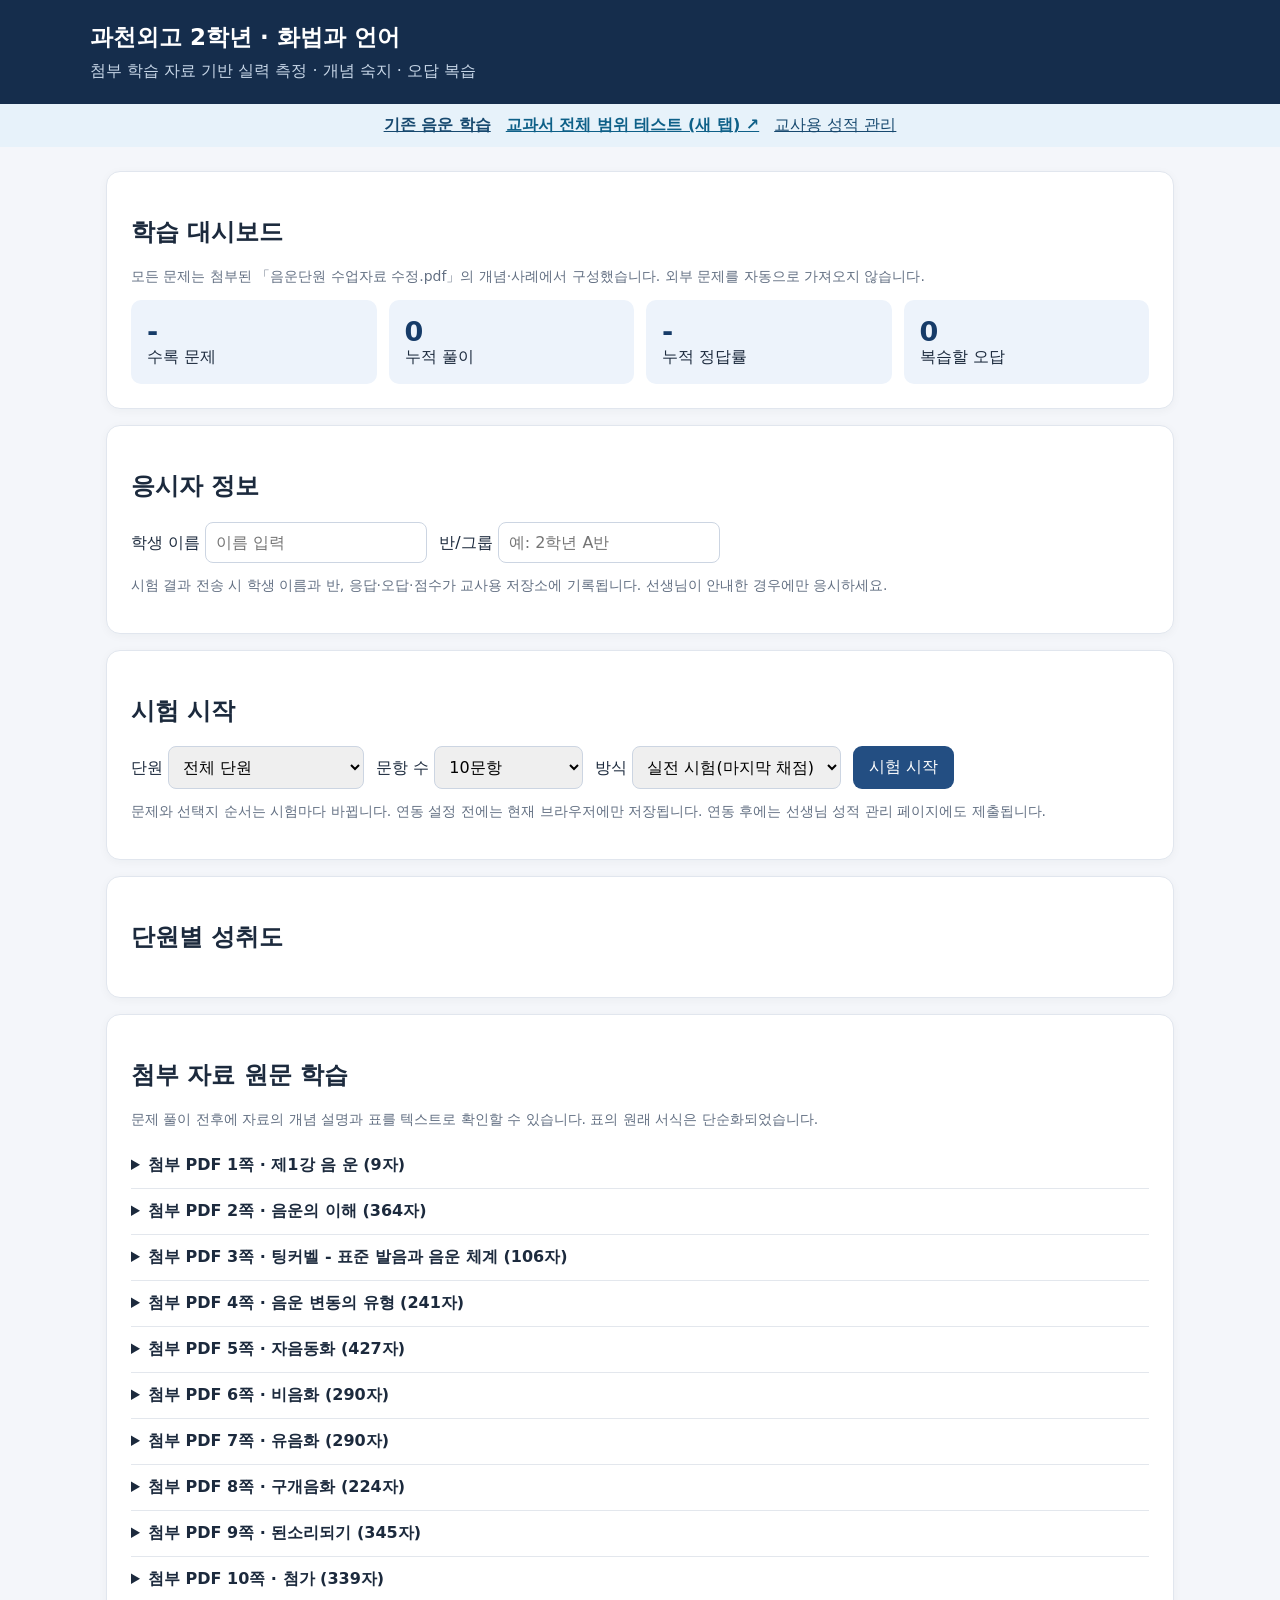
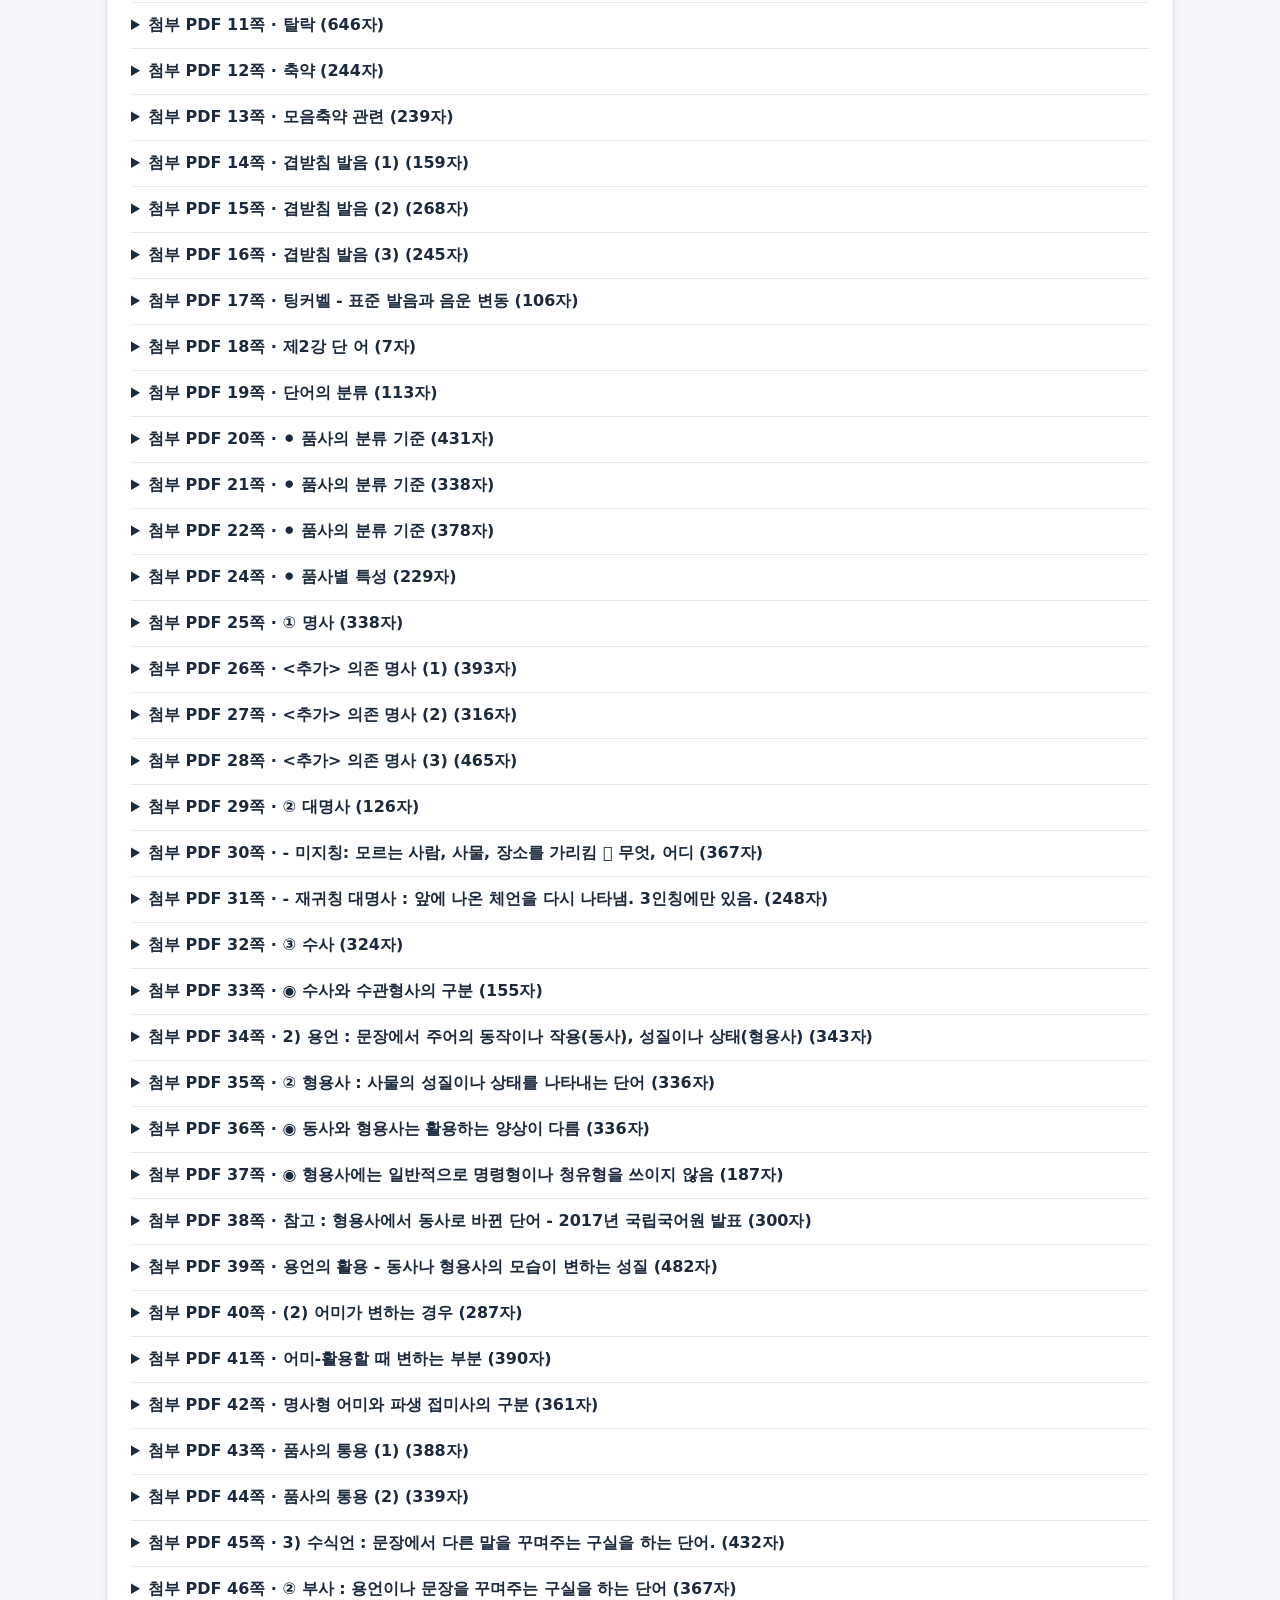
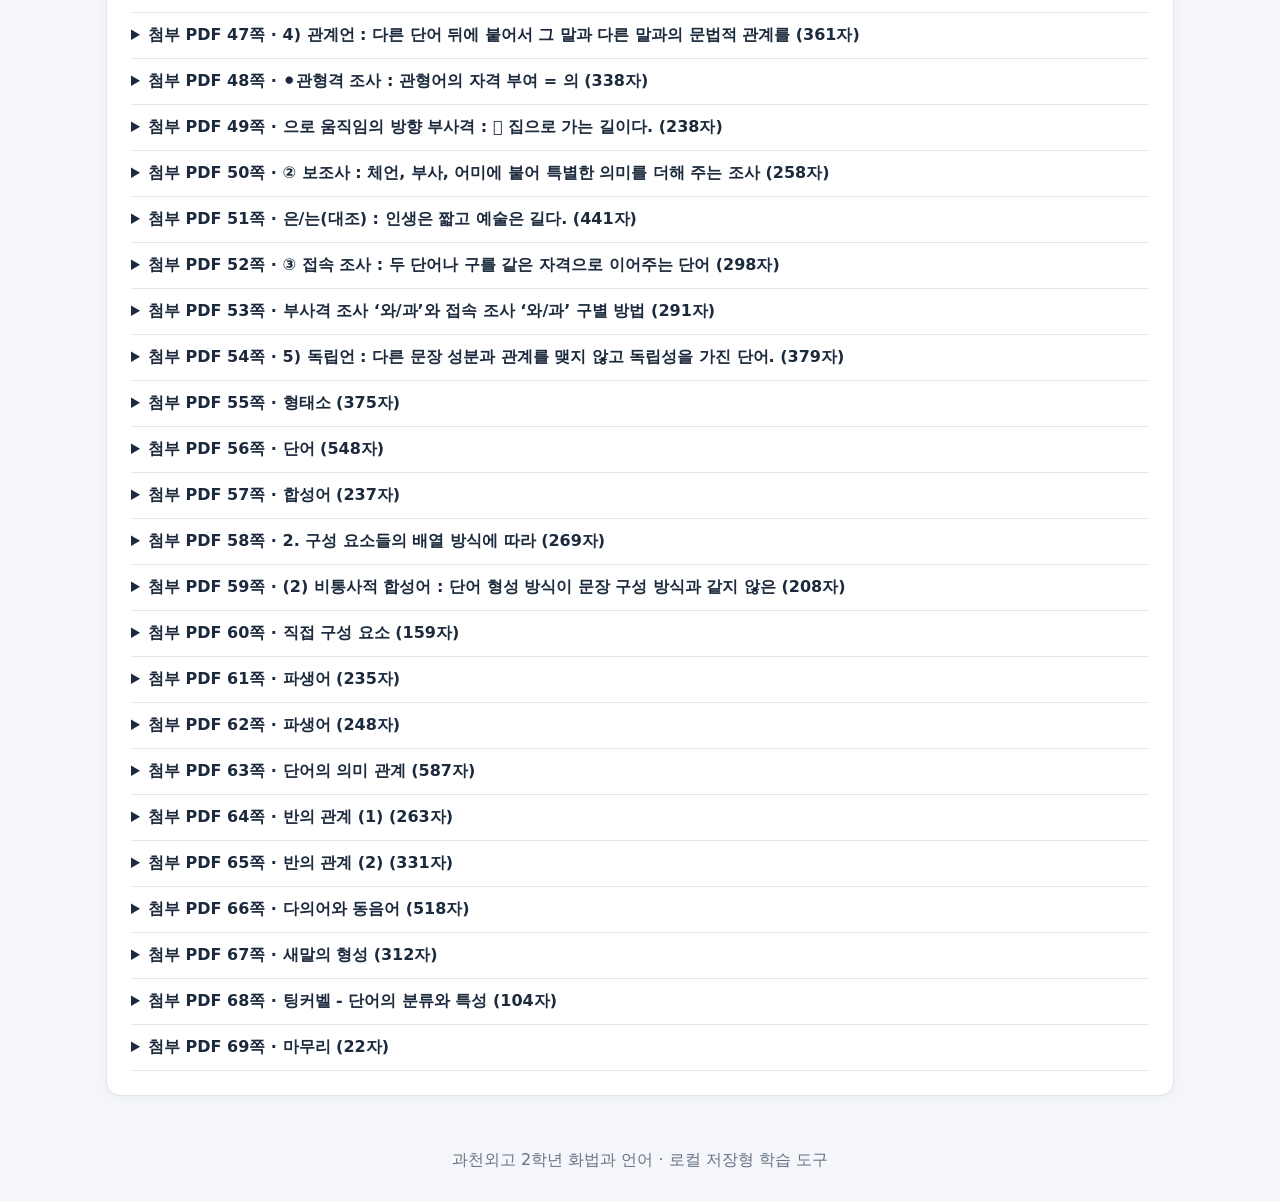
==== index.html @ d615f4f9 "기존 음운 학습에서 교과서 1070문항 새 탭 이동 메뉴 추가" ====
<!doctype html><html lang="ko"><head><meta charset="utf-8"><meta name="viewport" content="width=device-width,initial-scale=1"><title>과천외고 2학년 | 화법과 언어 실력 측정</title><style>
:root{font-family:system-ui,'Malgun Gothic',sans-serif;color:#1c2a3d;background:#f4f6fa}*{box-sizing:border-box}body{margin:0}header{background:#152d4c;color:white;padding:22px max(20px,calc((100vw - 1100px)/2))}header h1{margin:0;font-size:23px}header p{margin:8px 0 0;color:#c7d6e7}main{max-width:1100px;margin:24px auto;padding:0 16px}.panel{background:white;border:1px solid #e1e6ee;border-radius:14px;padding:24px;margin:16px 0;box-shadow:0 2px 10px #18283d0a}.grid{display:grid;grid-template-columns:repeat(auto-fit,minmax(190px,1fr));gap:12px}.stat{background:#edf3fb;border-radius:10px;padding:16px}.stat strong{display:block;font-size:27px;color:#163b68}.muted{color:#637083;font-size:14px}button,select,input{font:inherit}button{background:#234e82;color:white;border:0;border-radius:9px;padding:11px 16px;cursor:pointer}button:hover{background:#173b67}button.secondary{background:#e9eff7;color:#234e82}button:disabled{opacity:.45;cursor:default}select,input{border:1px solid #ccd5e2;border-radius:8px;padding:10px;max-width:100%}.controls{display:flex;flex-wrap:wrap;gap:12px;align-items:center}.question{font-weight:700;font-size:19px;line-height:1.65;white-space:pre-wrap}.option{display:block;border:1px solid #d7e0eb;padding:13px 15px;border-radius:10px;margin:10px 0;cursor:pointer}.option:has(input:checked){border-color:#285b98;background:#edf4fd}.option input{margin-right:10px}.pill{display:inline-block;background:#edf3fb;color:#30557f;padding:5px 10px;border-radius:30px;font-size:13px}.bar{height:9px;border-radius:20px;background:#e3e9f1;overflow:hidden;margin:10px 0}.bar span{display:block;background:#3978b6;height:100%}details{border-bottom:1px solid #e3e7ed;padding:12px 0}summary{cursor:pointer;font-weight:600}pre{white-space:pre-wrap;overflow-wrap:anywhere;font-family:inherit;line-height:1.7;font-size:14px;max-height:450px;overflow:auto}#feedback{line-height:1.7}#feedback.good{color:#17643e}#feedback.bad{color:#a43838}.hide{display:none!important}.resultrow{padding:10px 0;border-bottom:1px solid #e9edf2}.danger{color:#ad3d3d}footer{text-align:center;padding:30px;color:#667487}@media(max-width:550px){.panel{padding:16px}header h1{font-size:20px}}
</style></head><body><header><h1>과천외고 2학년 · 화법과 언어</h1><p>첨부 학습 자료 기반 실력 측정 · 개념 숙지 · 오답 복습</p></header><div style="background:#e7f2fa;padding:11px 16px;text-align:center"><a href="index.html" style="margin-right:15px;color:#17496f;font-weight:650">기존 음운 학습</a><a href="textbook.html" target="_blank" rel="noopener" style="color:#0e6088;font-weight:750">교과서 전체 범위 테스트 (새 탭) ↗</a><a href="teacher.html" style="margin-left:15px;color:#17496f">교사용 성적 관리</a></div><main><section id="home"><div class="panel"><h2>학습 대시보드</h2><p class="muted">모든 문제는 첨부된 「음운단원 수업자료 수정.pdf」의 개념·사례에서 구성했습니다. 외부 문제를 자동으로 가져오지 않습니다.</p><div class="grid"><div class="stat"><strong id="total">-</strong>수록 문제</div><div class="stat"><strong id="attempted">0</strong>누적 풀이</div><div class="stat"><strong id="accuracy">-</strong>누적 정답률</div><div class="stat"><strong id="wrongCount">0</strong>복습할 오답</div></div></div><div class="panel"><h2>응시자 정보</h2><div class="controls"><label>학생 이름 <input id="studentName" maxlength="30" placeholder="이름 입력" autocomplete="name"></label><label>반/그룹 <input id="studentGroup" maxlength="30" placeholder="예: 2학년 A반"></label></div><p class="muted">시험 결과 전송 시 학생 이름과 반, 응답·오답·점수가 교사용 저장소에 기록됩니다. 선생님이 안내한 경우에만 응시하세요.</p></div><div class="panel"><h2>시험 시작</h2><div class="controls"><label>단원 <select id="topic"><option value="all">전체 단원</option></select></label><label>문항 수 <select id="count"><option value="10">10문항</option><option value="20">20문항</option><option value="30">30문항</option><option value="45">45문항</option><option value="all">해당 단원 전체</option></select></label><label>방식 <select id="mode"><option value="exam">실전 시험(마지막 채점)</option><option value="practice">즉시 정답 확인</option><option value="wrong">오답 재시험</option></select></label><button id="start">시험 시작</button></div><p class="muted">문제와 선택지 순서는 시험마다 바뀝니다. 연동 설정 전에는 현재 브라우저에만 저장됩니다. 연동 후에는 선생님 성적 관리 페이지에도 제출됩니다.</p></div><div class="panel"><h2>단원별 성취도</h2><div id="topicStats"></div></div><div class="panel"><h2>첨부 자료 원문 학습</h2><p class="muted">문제 풀이 전후에 자료의 개념 설명과 표를 텍스트로 확인할 수 있습니다. 표의 원래 서식은 단순화되었습니다.</p><div id="sources"></div></div></section><section id="quiz" class="hide"><div class="panel"><div class="controls" style="justify-content:space-between"><span class="pill" id="counter"></span><span id="timer" class="muted"></span><button class="secondary" id="quit">시험 종료</button></div><div class="bar"><span id="progress" style="width:0%"></span></div><p class="muted" id="qTopic"></p><div class="question" id="stem"></div><div id="options"></div><p id="feedback"></p><div class="controls"><button class="secondary" id="prev">이전</button><button id="check" class="hide">정답 확인</button><button id="next">다음 문제</button><button id="finish" class="hide">채점 및 결과</button></div></div></section><section id="results" class="hide"><div class="panel"><h2>시험 결과</h2><div class="grid"><div class="stat"><strong id="score"></strong>정답률</div><div class="stat"><strong id="correct"></strong>정답 수</div><div class="stat"><strong id="elapsed"></strong>소요 시간</div></div><h3>문항별 정답 및 해설</h3><div id="review"></div><div class="controls" style="margin-top:20px"><button id="again">다시 학습하기</button><button class="secondary" id="export">결과 CSV 저장</button><span id="submissionStatus" class="muted" role="status"></span></div></div></section></main><footer>과천외고 2학년 화법과 언어 · 로컬 저장형 학습 도구</footer><script src="data.js"></script><script src="config.js"></script><script>
const Q=window.QUESTIONS||[],S=window.SOURCES||[];let session=[],answers=[],idx=0,started=0,checked={},last=[];const $=id=>document.getElementById(id);const storageKey='gc-phonology-20261014-v2';let stats=JSON.parse(localStorage.getItem(storageKey)||'{"attempted":0,"correct":0,"wrong":[],"topics":{}}');const shuffle=a=>[...a].sort(()=>Math.random()-.5);const esc=s=>String(s).replace(/[&<>"']/g,c=>({'&':'&amp;','<':'&lt;','>':'&gt;','"':'&quot;',"'":'&#39;'}[c]));function save(){localStorage.setItem(storageKey,JSON.stringify(stats))}function show(page){['home','quiz','results'].forEach(x=>$(x).classList.toggle('hide',x!==page));window.scrollTo(0,0)}function home(){ $('total').textContent=Q.length;$('attempted').textContent=stats.attempted;$('accuracy').textContent=stats.attempted?Math.round(stats.correct/stats.attempted*100)+'%':'-';$('wrongCount').textContent=stats.wrong.length;$('topicStats').innerHTML=[...new Set(Q.map(x=>x.topic))].map(t=>{let s=stats.topics[t]||{n:0,c:0};return `<div class="resultrow"><b>${esc(t)}</b> · ${Q.filter(x=>x.topic===t).length}문항 <span class="muted">/ 누적 ${s.n}회 · 정답률 ${s.n?Math.round(s.c/s.n*100)+'%':'미응시'}</span></div>`}).join('');show('home')}
[...new Set(Q.map(x=>x.topic))].forEach(t=>{$('topic').add(new Option(t,t))});$('sources').innerHTML=S.map((s,i)=>`<details><summary>${esc(s.title)} (${s.text.length.toLocaleString()}자)</summary><pre>${esc(s.text)}</pre></details>`).join('');function begin(){if(!$("studentName").value.trim()){alert("학생 이름을 입력하세요.");$("studentName").focus();return}let topic=$('topic').value,mode=$('mode').value;let pool=Q.filter(x=>(topic==='all'||x.topic===topic)&&(mode!=='wrong'||stats.wrong.includes(x.id)));if(!pool.length){alert('선택한 조건에 해당하는 문제가 없습니다.');return}session=shuffle(pool).slice(0,$('count').value==='all'?pool.length:Number($('count').value)).map(x=>{let o=shuffle(x.options.map((text,i)=>({text,correct:i===x.answer})));return {...x,opts:o,correctIndex:o.findIndex(z=>z.correct)}});answers=Array(session.length).fill(null);idx=0;checked={};started=Date.now();show('quiz');render()}function render(){let x=session[idx];$('counter').textContent=`${idx+1} / ${session.length}`;$('timer').textContent=`경과 ${Math.floor((Date.now()-started)/60000)}분`;$('progress').style.width=(idx/session.length*100)+'%';$('qTopic').textContent=`${x.topic} · ${x.source}`;$('stem').textContent=x.stem;$('options').innerHTML=x.opts.map((o,i)=>`<label class="option"><input type="radio" name="answer" value="${i}" ${answers[idx]===i?'checked':''} ${checked[idx]?'disabled':''}> ${i+1}. ${esc(o.text)}</label>`).join('');document.querySelectorAll('input[name=answer]').forEach(el=>el.onchange=()=>{answers[idx]=Number(el.value)});$('feedback').className='';$('feedback').textContent='';let practice=$('mode').value==='practice';$('check').classList.toggle('hide',!practice||!!checked[idx]);if(checked[idx])feedback();$('prev').disabled=idx===0;$('next').classList.toggle('hide',idx===session.length-1);$('finish').classList.toggle('hide',idx!==session.length-1)}function feedback(){let x=session[idx],ok=answers[idx]===x.correctIndex;$('feedback').className=ok?'good':'bad';$('feedback').textContent=`${ok?'정답입니다.':'오답입니다.'} 정답: ${x.correctIndex+1}번 ${x.opts[x.correctIndex].text}. ${x.explain}`}$('start').onclick=begin;$('prev').onclick=()=>{if(idx){idx--;render()}};$('next').onclick=()=>{if(idx<session.length-1){idx++;render()}};$('check').onclick=()=>{if(answers[idx]===null){alert('답을 선택하세요.');return}checked[idx]=true;render()};$('quit').onclick=()=>{if(confirm('시험을 종료하고 결과를 확인하시겠습니까?'))finish()};$('finish').onclick=finish;function finish(){let c=0;last=session.map((x,i)=>{let ok=answers[i]===x.correctIndex;if(ok)c++;stats.attempted++;stats.correct+=Number(ok);stats.topics[x.topic]??={n:0,c:0};stats.topics[x.topic].n++;stats.topics[x.topic].c+=Number(ok);if(ok)stats.wrong=stats.wrong.filter(id=>id!==x.id);else if(!stats.wrong.includes(x.id))stats.wrong.push(x.id);return {...x,chosen:answers[i],ok}});save();$('score').textContent=Math.round(c/session.length*100)+'%';$('correct').textContent=c+' / '+session.length;$('elapsed').textContent=Math.max(1,Math.ceil((Date.now()-started)/60000))+'분';$('review').innerHTML=last.map((x,i)=>`<details class="resultrow"><summary><span class="${x.ok?'':'danger'}">${x.ok?'✓':'✕'}</span> ${i+1}. ${esc(x.stem)}</summary><p>선택: ${x.chosen===null?'미응답':esc(x.opts[x.chosen].text)}<br>정답: <b>${esc(x.opts[x.correctIndex].text)}</b></p><p>${esc(x.explain)}</p></details>`).join('');show('results');submitReport(c)}$('again').onclick=home;$('export').onclick=()=>{let csv='번호,단원,문제,선택답,정답,정오\n'+last.map((x,i)=>[i+1,x.topic,x.stem,x.chosen===null?'미응답':x.opts[x.chosen].text,x.opts[x.correctIndex].text,x.ok?'정답':'오답'].map(v=>'"'+String(v).replaceAll('"','""')+'"').join(',')).join('\n');let a=document.createElement('a');a.href=URL.createObjectURL(new Blob(['\ufeff'+csv],{type:'text/csv;charset=utf-8'}));a.download='과천외고_화법과언어_시험결과.csv';a.click();URL.revokeObjectURL(a.href)};async function submitReport(c){const el=$('submissionStatus');const cfg=window.EXAM_CONFIG||{};const record={student_name:$('studentName').value.trim(),student_group:$('studentGroup').value.trim(),exam_mode:$('mode').value,topic:$('topic').value,score:Math.round(c/session.length*100),correct_count:c,total_count:session.length,elapsed_seconds:Math.max(0,Math.round((Date.now()-started)/1000)),answers:last.map((x,i)=>({number:i+1,question_id:x.id,topic:x.topic,stem:x.stem,chosen:x.chosen===null?null:x.opts[x.chosen].text,correct_answer:x.opts[x.correctIndex].text,is_correct:x.ok,explanation:x.explain})),submitted_at:new Date().toISOString()};if(!cfg.supabaseUrl||!cfg.supabaseAnonKey){el.textContent='현재 기기에만 결과가 저장되었습니다. 서버 연동 전에는 선생님에게 자동 제출되지 않습니다.';return}el.textContent='선생님 성적 관리 페이지에 제출 중…';try{const res=await fetch(cfg.supabaseUrl.replace(/\/$/,'')+'/rest/v1/exam_results',{method:'POST',headers:{'apikey':cfg.supabaseAnonKey,'Authorization':'Bearer '+cfg.supabaseAnonKey,'Content-Type':'application/json','Prefer':'return=minimal'},body:JSON.stringify(record)});if(!res.ok)throw new Error('HTTP '+res.status);el.textContent='성적과 오답이 선생님 관리 페이지에 제출되었습니다.'}catch(e){el.textContent='서버 전송에 실패했습니다. 결과 CSV를 저장하고 선생님께 전달하세요. ('+e.message+')'}}
</script></body></html>
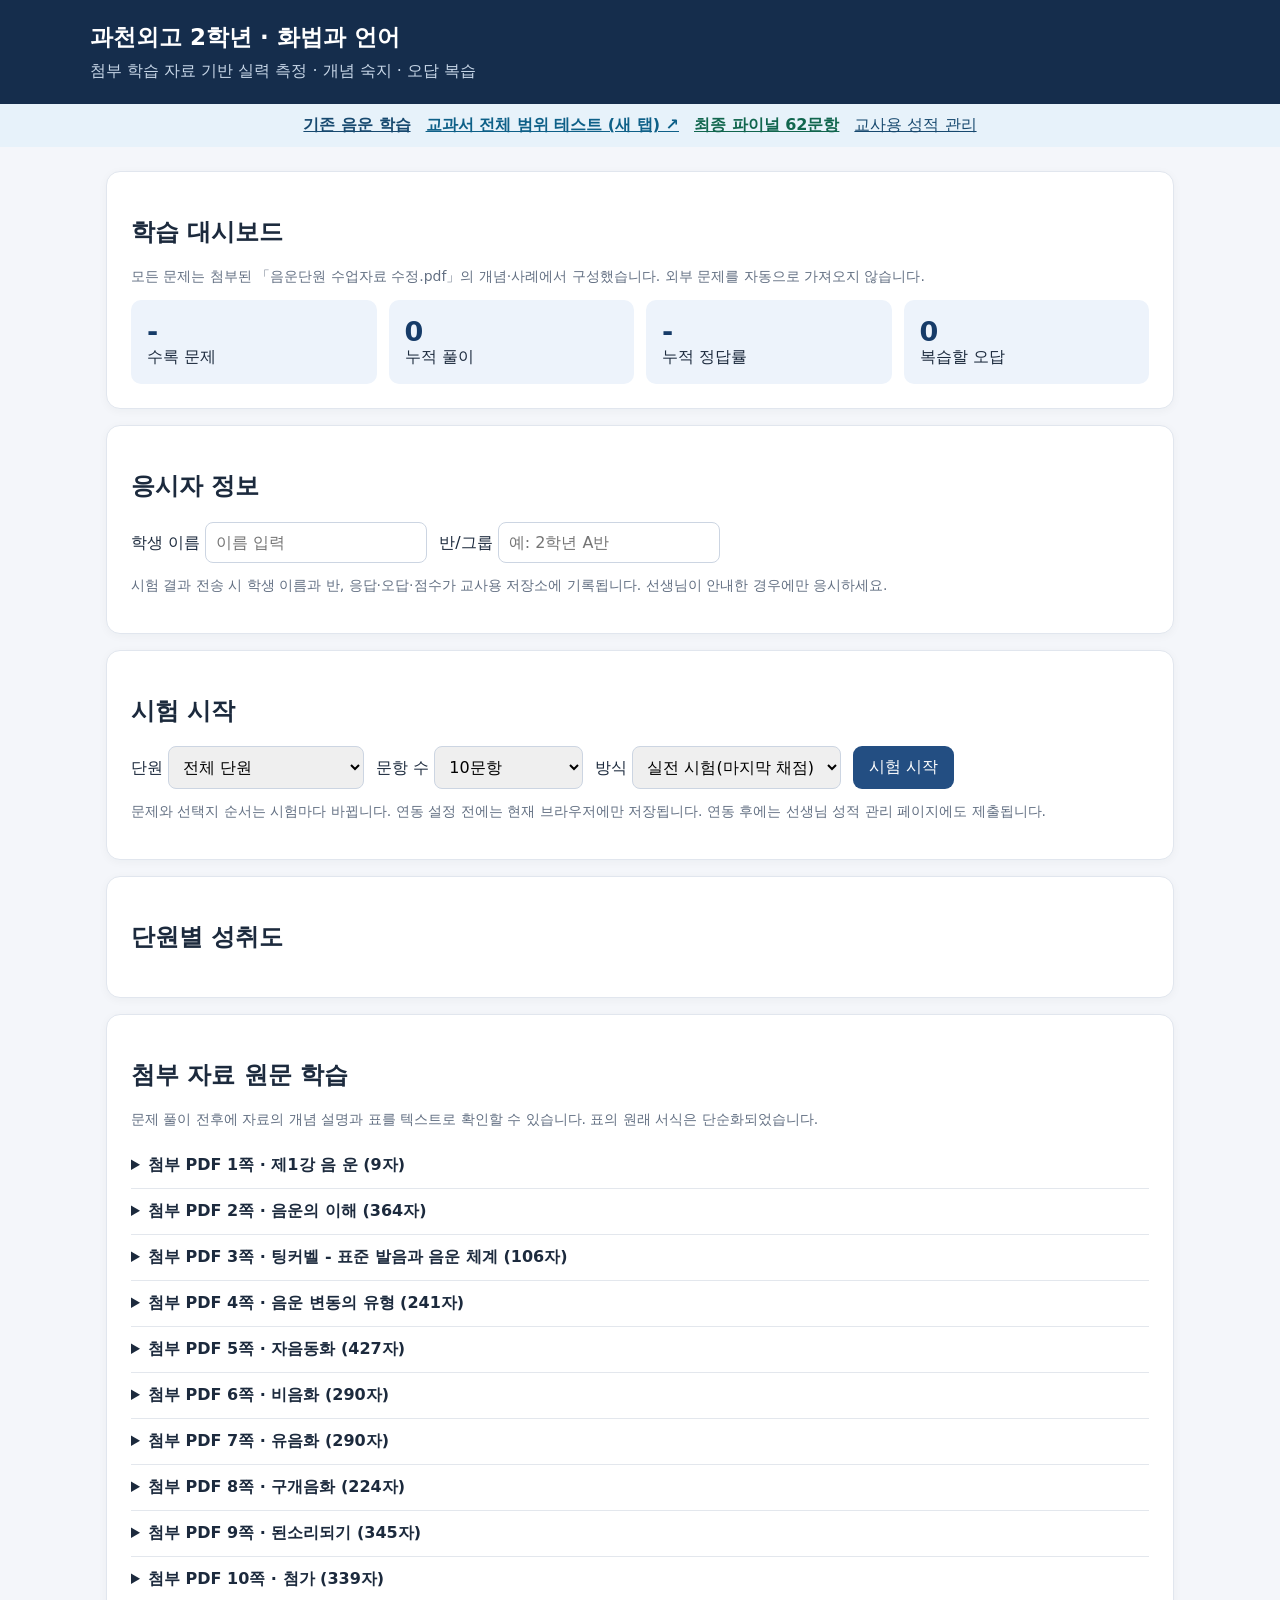
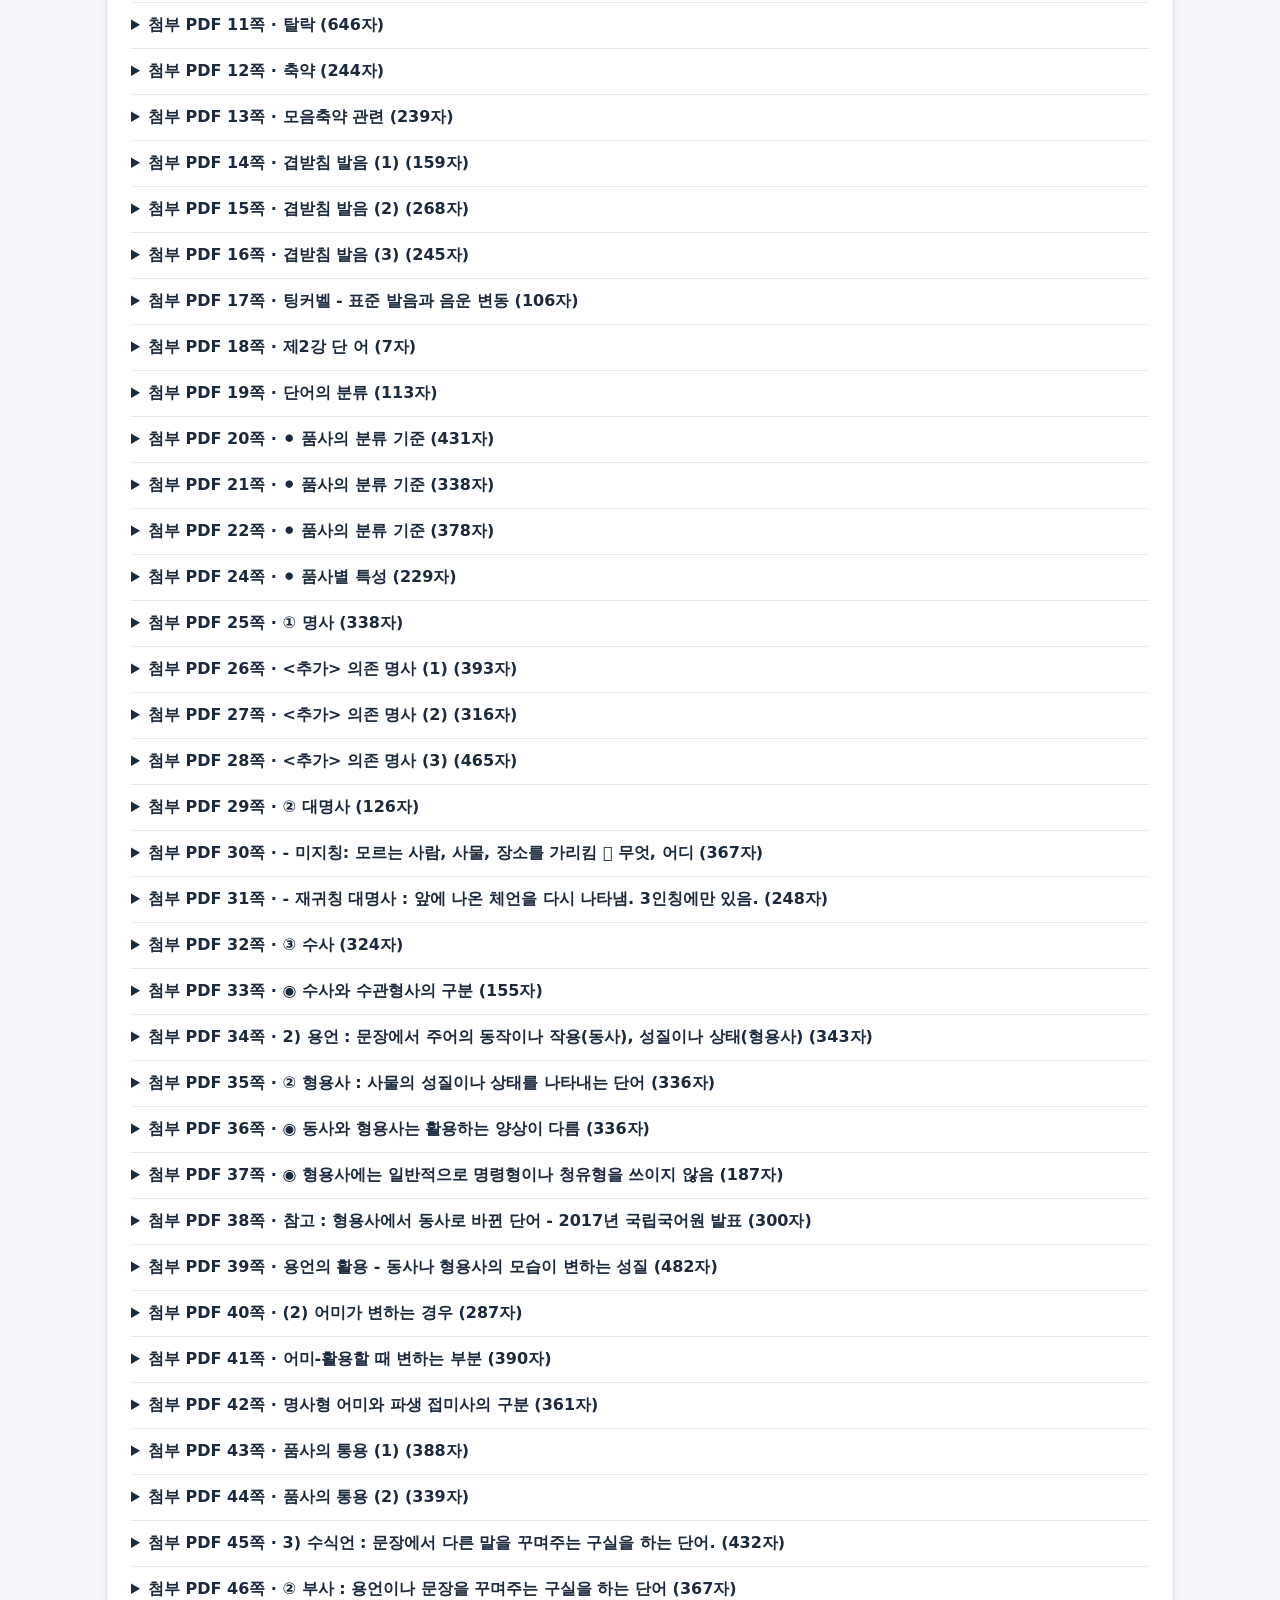
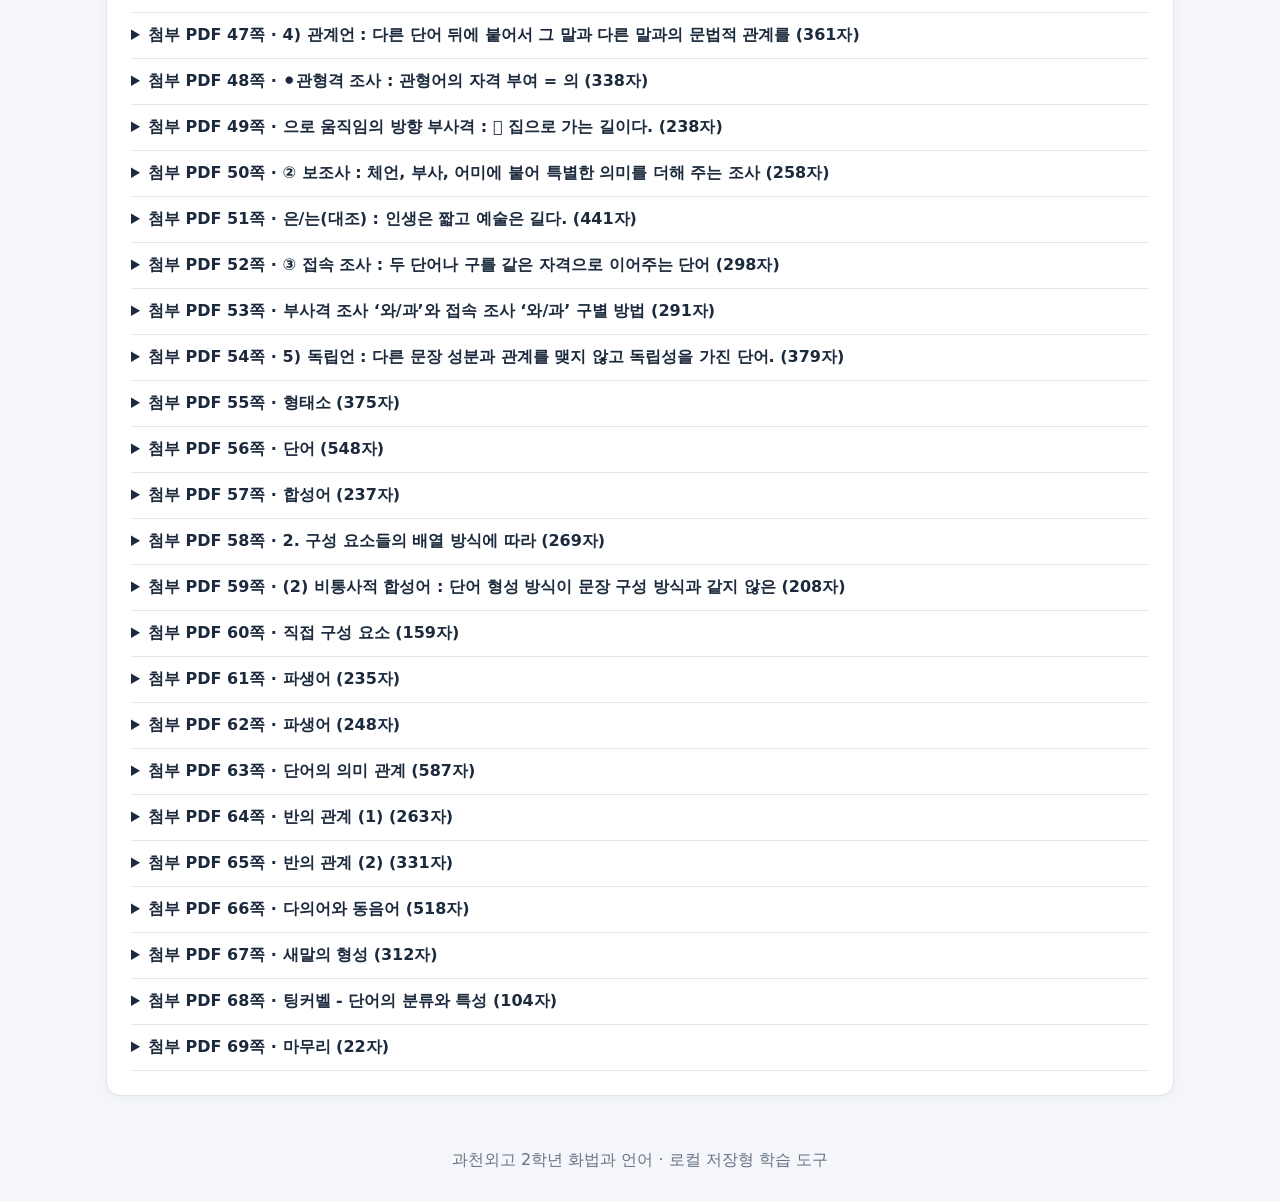
==== commit 2e9a6c73: "최종 파이널 원문 62문항 시험 탭 메뉴 추가" ====
--- a/index.html
+++ b/index.html
@@ -1,6 +1,6 @@
 <!doctype html><html lang="ko"><head><meta charset="utf-8"><meta name="viewport" content="width=device-width,initial-scale=1"><title>과천외고 2학년 | 화법과 언어 실력 측정</title><style>
 :root{font-family:system-ui,'Malgun Gothic',sans-serif;color:#1c2a3d;background:#f4f6fa}*{box-sizing:border-box}body{margin:0}header{background:#152d4c;color:white;padding:22px max(20px,calc((100vw - 1100px)/2))}header h1{margin:0;font-size:23px}header p{margin:8px 0 0;color:#c7d6e7}main{max-width:1100px;margin:24px auto;padding:0 16px}.panel{background:white;border:1px solid #e1e6ee;border-radius:14px;padding:24px;margin:16px 0;box-shadow:0 2px 10px #18283d0a}.grid{display:grid;grid-template-columns:repeat(auto-fit,minmax(190px,1fr));gap:12px}.stat{background:#edf3fb;border-radius:10px;padding:16px}.stat strong{display:block;font-size:27px;color:#163b68}.muted{color:#637083;font-size:14px}button,select,input{font:inherit}button{background:#234e82;color:white;border:0;border-radius:9px;padding:11px 16px;cursor:pointer}button:hover{background:#173b67}button.secondary{background:#e9eff7;color:#234e82}button:disabled{opacity:.45;cursor:default}select,input{border:1px solid #ccd5e2;border-radius:8px;padding:10px;max-width:100%}.controls{display:flex;flex-wrap:wrap;gap:12px;align-items:center}.question{font-weight:700;font-size:19px;line-height:1.65;white-space:pre-wrap}.option{display:block;border:1px solid #d7e0eb;padding:13px 15px;border-radius:10px;margin:10px 0;cursor:pointer}.option:has(input:checked){border-color:#285b98;background:#edf4fd}.option input{margin-right:10px}.pill{display:inline-block;background:#edf3fb;color:#30557f;padding:5px 10px;border-radius:30px;font-size:13px}.bar{height:9px;border-radius:20px;background:#e3e9f1;overflow:hidden;margin:10px 0}.bar span{display:block;background:#3978b6;height:100%}details{border-bottom:1px solid #e3e7ed;padding:12px 0}summary{cursor:pointer;font-weight:600}pre{white-space:pre-wrap;overflow-wrap:anywhere;font-family:inherit;line-height:1.7;font-size:14px;max-height:450px;overflow:auto}#feedback{line-height:1.7}#feedback.good{color:#17643e}#feedback.bad{color:#a43838}.hide{display:none!important}.resultrow{padding:10px 0;border-bottom:1px solid #e9edf2}.danger{color:#ad3d3d}footer{text-align:center;padding:30px;color:#667487}@media(max-width:550px){.panel{padding:16px}header h1{font-size:20px}}
-</style></head><body><header><h1>과천외고 2학년 · 화법과 언어</h1><p>첨부 학습 자료 기반 실력 측정 · 개념 숙지 · 오답 복습</p></header><div style="background:#e7f2fa;padding:11px 16px;text-align:center"><a href="index.html" style="margin-right:15px;color:#17496f;font-weight:650">기존 음운 학습</a><a href="textbook.html" target="_blank" rel="noopener" style="color:#0e6088;font-weight:750">교과서 전체 범위 테스트 (새 탭) ↗</a><a href="teacher.html" style="margin-left:15px;color:#17496f">교사용 성적 관리</a></div><main><section id="home"><div class="panel"><h2>학습 대시보드</h2><p class="muted">모든 문제는 첨부된 「음운단원 수업자료 수정.pdf」의 개념·사례에서 구성했습니다. 외부 문제를 자동으로 가져오지 않습니다.</p><div class="grid"><div class="stat"><strong id="total">-</strong>수록 문제</div><div class="stat"><strong id="attempted">0</strong>누적 풀이</div><div class="stat"><strong id="accuracy">-</strong>누적 정답률</div><div class="stat"><strong id="wrongCount">0</strong>복습할 오답</div></div></div><div class="panel"><h2>응시자 정보</h2><div class="controls"><label>학생 이름 <input id="studentName" maxlength="30" placeholder="이름 입력" autocomplete="name"></label><label>반/그룹 <input id="studentGroup" maxlength="30" placeholder="예: 2학년 A반"></label></div><p class="muted">시험 결과 전송 시 학생 이름과 반, 응답·오답·점수가 교사용 저장소에 기록됩니다. 선생님이 안내한 경우에만 응시하세요.</p></div><div class="panel"><h2>시험 시작</h2><div class="controls"><label>단원 <select id="topic"><option value="all">전체 단원</option></select></label><label>문항 수 <select id="count"><option value="10">10문항</option><option value="20">20문항</option><option value="30">30문항</option><option value="45">45문항</option><option value="all">해당 단원 전체</option></select></label><label>방식 <select id="mode"><option value="exam">실전 시험(마지막 채점)</option><option value="practice">즉시 정답 확인</option><option value="wrong">오답 재시험</option></select></label><button id="start">시험 시작</button></div><p class="muted">문제와 선택지 순서는 시험마다 바뀝니다. 연동 설정 전에는 현재 브라우저에만 저장됩니다. 연동 후에는 선생님 성적 관리 페이지에도 제출됩니다.</p></div><div class="panel"><h2>단원별 성취도</h2><div id="topicStats"></div></div><div class="panel"><h2>첨부 자료 원문 학습</h2><p class="muted">문제 풀이 전후에 자료의 개념 설명과 표를 텍스트로 확인할 수 있습니다. 표의 원래 서식은 단순화되었습니다.</p><div id="sources"></div></div></section><section id="quiz" class="hide"><div class="panel"><div class="controls" style="justify-content:space-between"><span class="pill" id="counter"></span><span id="timer" class="muted"></span><button class="secondary" id="quit">시험 종료</button></div><div class="bar"><span id="progress" style="width:0%"></span></div><p class="muted" id="qTopic"></p><div class="question" id="stem"></div><div id="options"></div><p id="feedback"></p><div class="controls"><button class="secondary" id="prev">이전</button><button id="check" class="hide">정답 확인</button><button id="next">다음 문제</button><button id="finish" class="hide">채점 및 결과</button></div></div></section><section id="results" class="hide"><div class="panel"><h2>시험 결과</h2><div class="grid"><div class="stat"><strong id="score"></strong>정답률</div><div class="stat"><strong id="correct"></strong>정답 수</div><div class="stat"><strong id="elapsed"></strong>소요 시간</div></div><h3>문항별 정답 및 해설</h3><div id="review"></div><div class="controls" style="margin-top:20px"><button id="again">다시 학습하기</button><button class="secondary" id="export">결과 CSV 저장</button><span id="submissionStatus" class="muted" role="status"></span></div></div></section></main><footer>과천외고 2학년 화법과 언어 · 로컬 저장형 학습 도구</footer><script src="data.js"></script><script src="config.js"></script><script>
+</style></head><body><header><h1>과천외고 2학년 · 화법과 언어</h1><p>첨부 학습 자료 기반 실력 측정 · 개념 숙지 · 오답 복습</p></header><div style="background:#e7f2fa;padding:11px 16px;text-align:center"><a href="index.html" style="margin-right:15px;color:#17496f;font-weight:650">기존 음운 학습</a><a href="textbook.html" target="_blank" rel="noopener" style="color:#0e6088;font-weight:750">교과서 전체 범위 테스트 (새 탭) ↗</a><a href="final62.html" style="margin-left:15px;color:#11664e;font-weight:800">최종 파이널 62문항</a><a href="teacher.html" style="margin-left:15px;color:#17496f">교사용 성적 관리</a></div><main><section id="home"><div class="panel"><h2>학습 대시보드</h2><p class="muted">모든 문제는 첨부된 「음운단원 수업자료 수정.pdf」의 개념·사례에서 구성했습니다. 외부 문제를 자동으로 가져오지 않습니다.</p><div class="grid"><div class="stat"><strong id="total">-</strong>수록 문제</div><div class="stat"><strong id="attempted">0</strong>누적 풀이</div><div class="stat"><strong id="accuracy">-</strong>누적 정답률</div><div class="stat"><strong id="wrongCount">0</strong>복습할 오답</div></div></div><div class="panel"><h2>응시자 정보</h2><div class="controls"><label>학생 이름 <input id="studentName" maxlength="30" placeholder="이름 입력" autocomplete="name"></label><label>반/그룹 <input id="studentGroup" maxlength="30" placeholder="예: 2학년 A반"></label></div><p class="muted">시험 결과 전송 시 학생 이름과 반, 응답·오답·점수가 교사용 저장소에 기록됩니다. 선생님이 안내한 경우에만 응시하세요.</p></div><div class="panel"><h2>시험 시작</h2><div class="controls"><label>단원 <select id="topic"><option value="all">전체 단원</option></select></label><label>문항 수 <select id="count"><option value="10">10문항</option><option value="20">20문항</option><option value="30">30문항</option><option value="45">45문항</option><option value="all">해당 단원 전체</option></select></label><label>방식 <select id="mode"><option value="exam">실전 시험(마지막 채점)</option><option value="practice">즉시 정답 확인</option><option value="wrong">오답 재시험</option></select></label><button id="start">시험 시작</button></div><p class="muted">문제와 선택지 순서는 시험마다 바뀝니다. 연동 설정 전에는 현재 브라우저에만 저장됩니다. 연동 후에는 선생님 성적 관리 페이지에도 제출됩니다.</p></div><div class="panel"><h2>단원별 성취도</h2><div id="topicStats"></div></div><div class="panel"><h2>첨부 자료 원문 학습</h2><p class="muted">문제 풀이 전후에 자료의 개념 설명과 표를 텍스트로 확인할 수 있습니다. 표의 원래 서식은 단순화되었습니다.</p><div id="sources"></div></div></section><section id="quiz" class="hide"><div class="panel"><div class="controls" style="justify-content:space-between"><span class="pill" id="counter"></span><span id="timer" class="muted"></span><button class="secondary" id="quit">시험 종료</button></div><div class="bar"><span id="progress" style="width:0%"></span></div><p class="muted" id="qTopic"></p><div class="question" id="stem"></div><div id="options"></div><p id="feedback"></p><div class="controls"><button class="secondary" id="prev">이전</button><button id="check" class="hide">정답 확인</button><button id="next">다음 문제</button><button id="finish" class="hide">채점 및 결과</button></div></div></section><section id="results" class="hide"><div class="panel"><h2>시험 결과</h2><div class="grid"><div class="stat"><strong id="score"></strong>정답률</div><div class="stat"><strong id="correct"></strong>정답 수</div><div class="stat"><strong id="elapsed"></strong>소요 시간</div></div><h3>문항별 정답 및 해설</h3><div id="review"></div><div class="controls" style="margin-top:20px"><button id="again">다시 학습하기</button><button class="secondary" id="export">결과 CSV 저장</button><span id="submissionStatus" class="muted" role="status"></span></div></div></section></main><footer>과천외고 2학년 화법과 언어 · 로컬 저장형 학습 도구</footer><script src="data.js"></script><script src="config.js"></script><script>
 const Q=window.QUESTIONS||[],S=window.SOURCES||[];let session=[],answers=[],idx=0,started=0,checked={},last=[];const $=id=>document.getElementById(id);const storageKey='gc-phonology-20261014-v2';let stats=JSON.parse(localStorage.getItem(storageKey)||'{"attempted":0,"correct":0,"wrong":[],"topics":{}}');const shuffle=a=>[...a].sort(()=>Math.random()-.5);const esc=s=>String(s).replace(/[&<>"']/g,c=>({'&':'&amp;','<':'&lt;','>':'&gt;','"':'&quot;',"'":'&#39;'}[c]));function save(){localStorage.setItem(storageKey,JSON.stringify(stats))}function show(page){['home','quiz','results'].forEach(x=>$(x).classList.toggle('hide',x!==page));window.scrollTo(0,0)}function home(){ $('total').textContent=Q.length;$('attempted').textContent=stats.attempted;$('accuracy').textContent=stats.attempted?Math.round(stats.correct/stats.attempted*100)+'%':'-';$('wrongCount').textContent=stats.wrong.length;$('topicStats').innerHTML=[...new Set(Q.map(x=>x.topic))].map(t=>{let s=stats.topics[t]||{n:0,c:0};return `<div class="resultrow"><b>${esc(t)}</b> · ${Q.filter(x=>x.topic===t).length}문항 <span class="muted">/ 누적 ${s.n}회 · 정답률 ${s.n?Math.round(s.c/s.n*100)+'%':'미응시'}</span></div>`}).join('');show('home')}
 [...new Set(Q.map(x=>x.topic))].forEach(t=>{$('topic').add(new Option(t,t))});$('sources').innerHTML=S.map((s,i)=>`<details><summary>${esc(s.title)} (${s.text.length.toLocaleString()}자)</summary><pre>${esc(s.text)}</pre></details>`).join('');function begin(){if(!$("studentName").value.trim()){alert("학생 이름을 입력하세요.");$("studentName").focus();return}let topic=$('topic').value,mode=$('mode').value;let pool=Q.filter(x=>(topic==='all'||x.topic===topic)&&(mode!=='wrong'||stats.wrong.includes(x.id)));if(!pool.length){alert('선택한 조건에 해당하는 문제가 없습니다.');return}session=shuffle(pool).slice(0,$('count').value==='all'?pool.length:Number($('count').value)).map(x=>{let o=shuffle(x.options.map((text,i)=>({text,correct:i===x.answer})));return {...x,opts:o,correctIndex:o.findIndex(z=>z.correct)}});answers=Array(session.length).fill(null);idx=0;checked={};started=Date.now();show('quiz');render()}function render(){let x=session[idx];$('counter').textContent=`${idx+1} / ${session.length}`;$('timer').textContent=`경과 ${Math.floor((Date.now()-started)/60000)}분`;$('progress').style.width=(idx/session.length*100)+'%';$('qTopic').textContent=`${x.topic} · ${x.source}`;$('stem').textContent=x.stem;$('options').innerHTML=x.opts.map((o,i)=>`<label class="option"><input type="radio" name="answer" value="${i}" ${answers[idx]===i?'checked':''} ${checked[idx]?'disabled':''}> ${i+1}. ${esc(o.text)}</label>`).join('');document.querySelectorAll('input[name=answer]').forEach(el=>el.onchange=()=>{answers[idx]=Number(el.value)});$('feedback').className='';$('feedback').textContent='';let practice=$('mode').value==='practice';$('check').classList.toggle('hide',!practice||!!checked[idx]);if(checked[idx])feedback();$('prev').disabled=idx===0;$('next').classList.toggle('hide',idx===session.length-1);$('finish').classList.toggle('hide',idx!==session.length-1)}function feedback(){let x=session[idx],ok=answers[idx]===x.correctIndex;$('feedback').className=ok?'good':'bad';$('feedback').textContent=`${ok?'정답입니다.':'오답입니다.'} 정답: ${x.correctIndex+1}번 ${x.opts[x.correctIndex].text}. ${x.explain}`}$('start').onclick=begin;$('prev').onclick=()=>{if(idx){idx--;render()}};$('next').onclick=()=>{if(idx<session.length-1){idx++;render()}};$('check').onclick=()=>{if(answers[idx]===null){alert('답을 선택하세요.');return}checked[idx]=true;render()};$('quit').onclick=()=>{if(confirm('시험을 종료하고 결과를 확인하시겠습니까?'))finish()};$('finish').onclick=finish;function finish(){let c=0;last=session.map((x,i)=>{let ok=answers[i]===x.correctIndex;if(ok)c++;stats.attempted++;stats.correct+=Number(ok);stats.topics[x.topic]??={n:0,c:0};stats.topics[x.topic].n++;stats.topics[x.topic].c+=Number(ok);if(ok)stats.wrong=stats.wrong.filter(id=>id!==x.id);else if(!stats.wrong.includes(x.id))stats.wrong.push(x.id);return {...x,chosen:answers[i],ok}});save();$('score').textContent=Math.round(c/session.length*100)+'%';$('correct').textContent=c+' / '+session.length;$('elapsed').textContent=Math.max(1,Math.ceil((Date.now()-started)/60000))+'분';$('review').innerHTML=last.map((x,i)=>`<details class="resultrow"><summary><span class="${x.ok?'':'danger'}">${x.ok?'✓':'✕'}</span> ${i+1}. ${esc(x.stem)}</summary><p>선택: ${x.chosen===null?'미응답':esc(x.opts[x.chosen].text)}<br>정답: <b>${esc(x.opts[x.correctIndex].text)}</b></p><p>${esc(x.explain)}</p></details>`).join('');show('results');submitReport(c)}$('again').onclick=home;$('export').onclick=()=>{let csv='번호,단원,문제,선택답,정답,정오\n'+last.map((x,i)=>[i+1,x.topic,x.stem,x.chosen===null?'미응답':x.opts[x.chosen].text,x.opts[x.correctIndex].text,x.ok?'정답':'오답'].map(v=>'"'+String(v).replaceAll('"','""')+'"').join(',')).join('\n');let a=document.createElement('a');a.href=URL.createObjectURL(new Blob(['\ufeff'+csv],{type:'text/csv;charset=utf-8'}));a.download='과천외고_화법과언어_시험결과.csv';a.click();URL.revokeObjectURL(a.href)};async function submitReport(c){const el=$('submissionStatus');const cfg=window.EXAM_CONFIG||{};const record={student_name:$('studentName').value.trim(),student_group:$('studentGroup').value.trim(),exam_mode:$('mode').value,topic:$('topic').value,score:Math.round(c/session.length*100),correct_count:c,total_count:session.length,elapsed_seconds:Math.max(0,Math.round((Date.now()-started)/1000)),answers:last.map((x,i)=>({number:i+1,question_id:x.id,topic:x.topic,stem:x.stem,chosen:x.chosen===null?null:x.opts[x.chosen].text,correct_answer:x.opts[x.correctIndex].text,is_correct:x.ok,explanation:x.explain})),submitted_at:new Date().toISOString()};if(!cfg.supabaseUrl||!cfg.supabaseAnonKey){el.textContent='현재 기기에만 결과가 저장되었습니다. 서버 연동 전에는 선생님에게 자동 제출되지 않습니다.';return}el.textContent='선생님 성적 관리 페이지에 제출 중…';try{const res=await fetch(cfg.supabaseUrl.replace(/\/$/,'')+'/rest/v1/exam_results',{method:'POST',headers:{'apikey':cfg.supabaseAnonKey,'Authorization':'Bearer '+cfg.supabaseAnonKey,'Content-Type':'application/json','Prefer':'return=minimal'},body:JSON.stringify(record)});if(!res.ok)throw new Error('HTTP '+res.status);el.textContent='성적과 오답이 선생님 관리 페이지에 제출되었습니다.'}catch(e){el.textContent='서버 전송에 실패했습니다. 결과 CSV를 저장하고 선생님께 전달하세요. ('+e.message+')'}}
 </script></body></html>
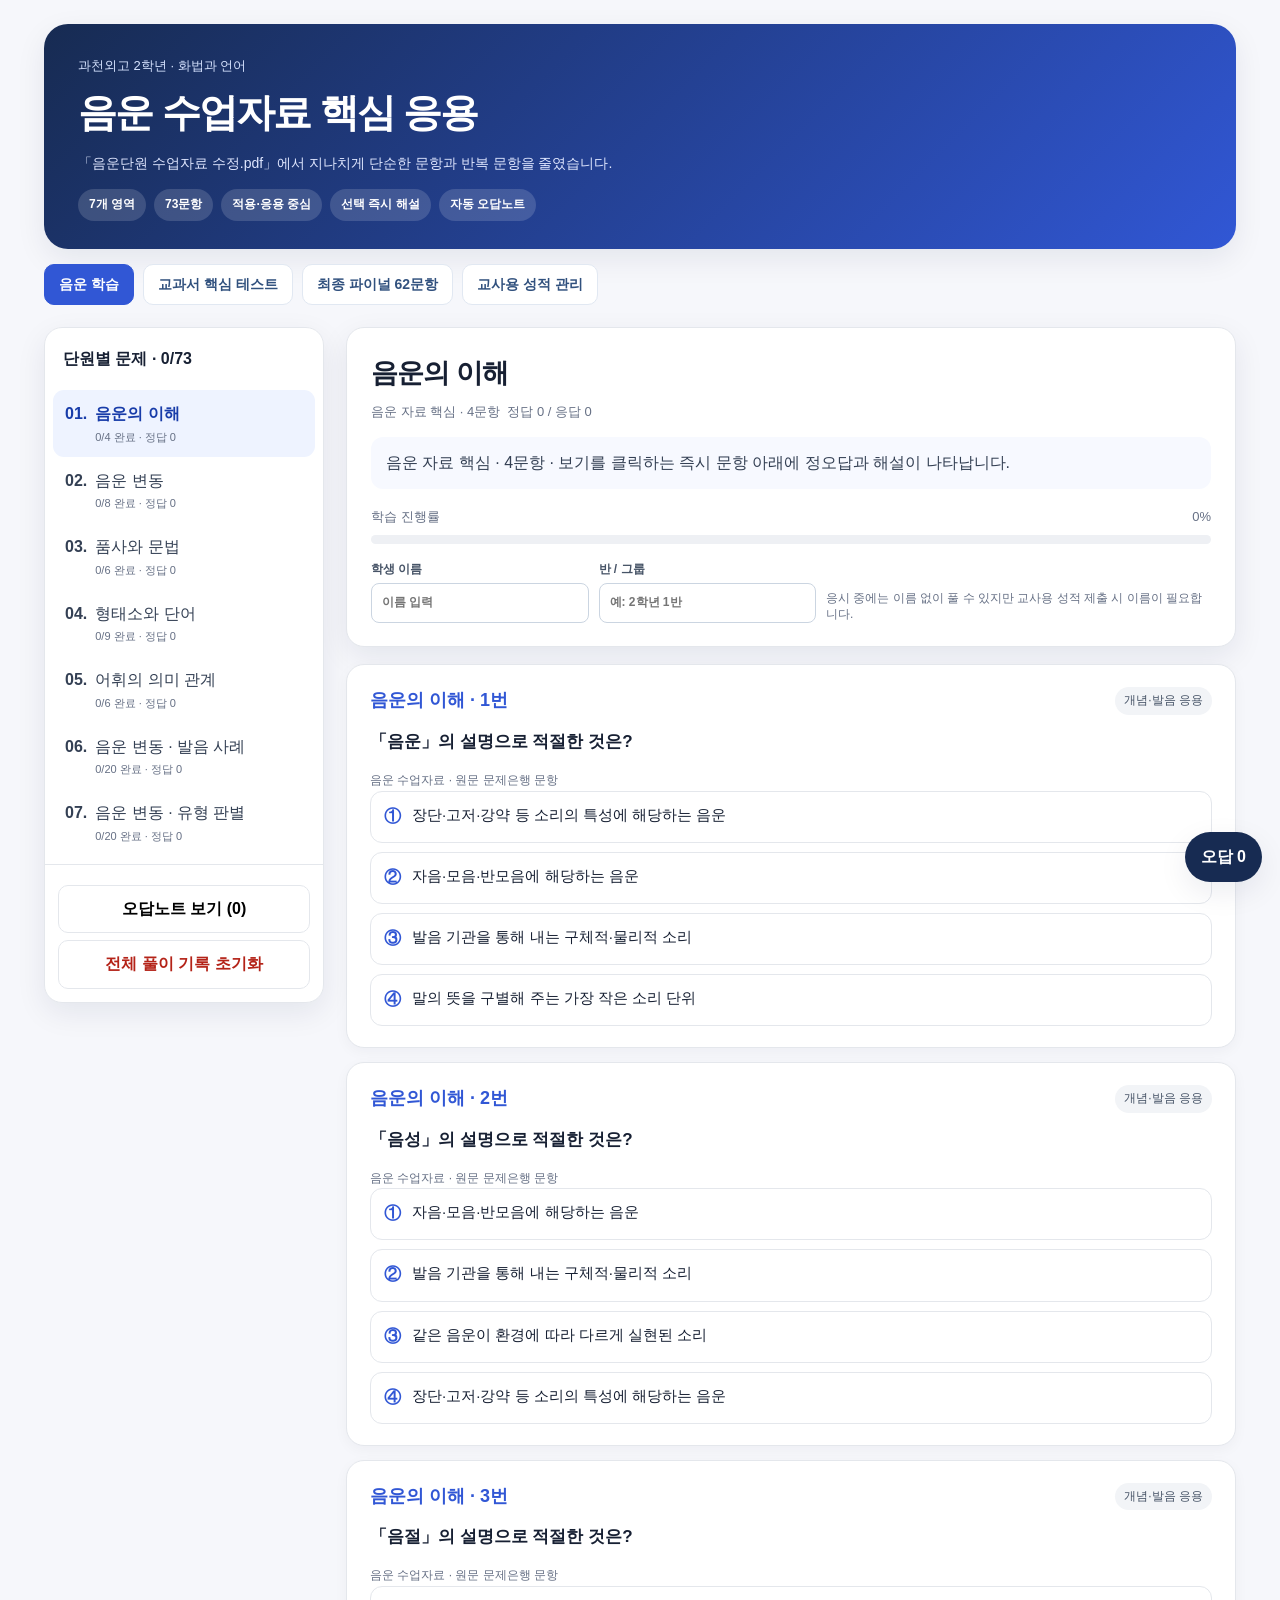
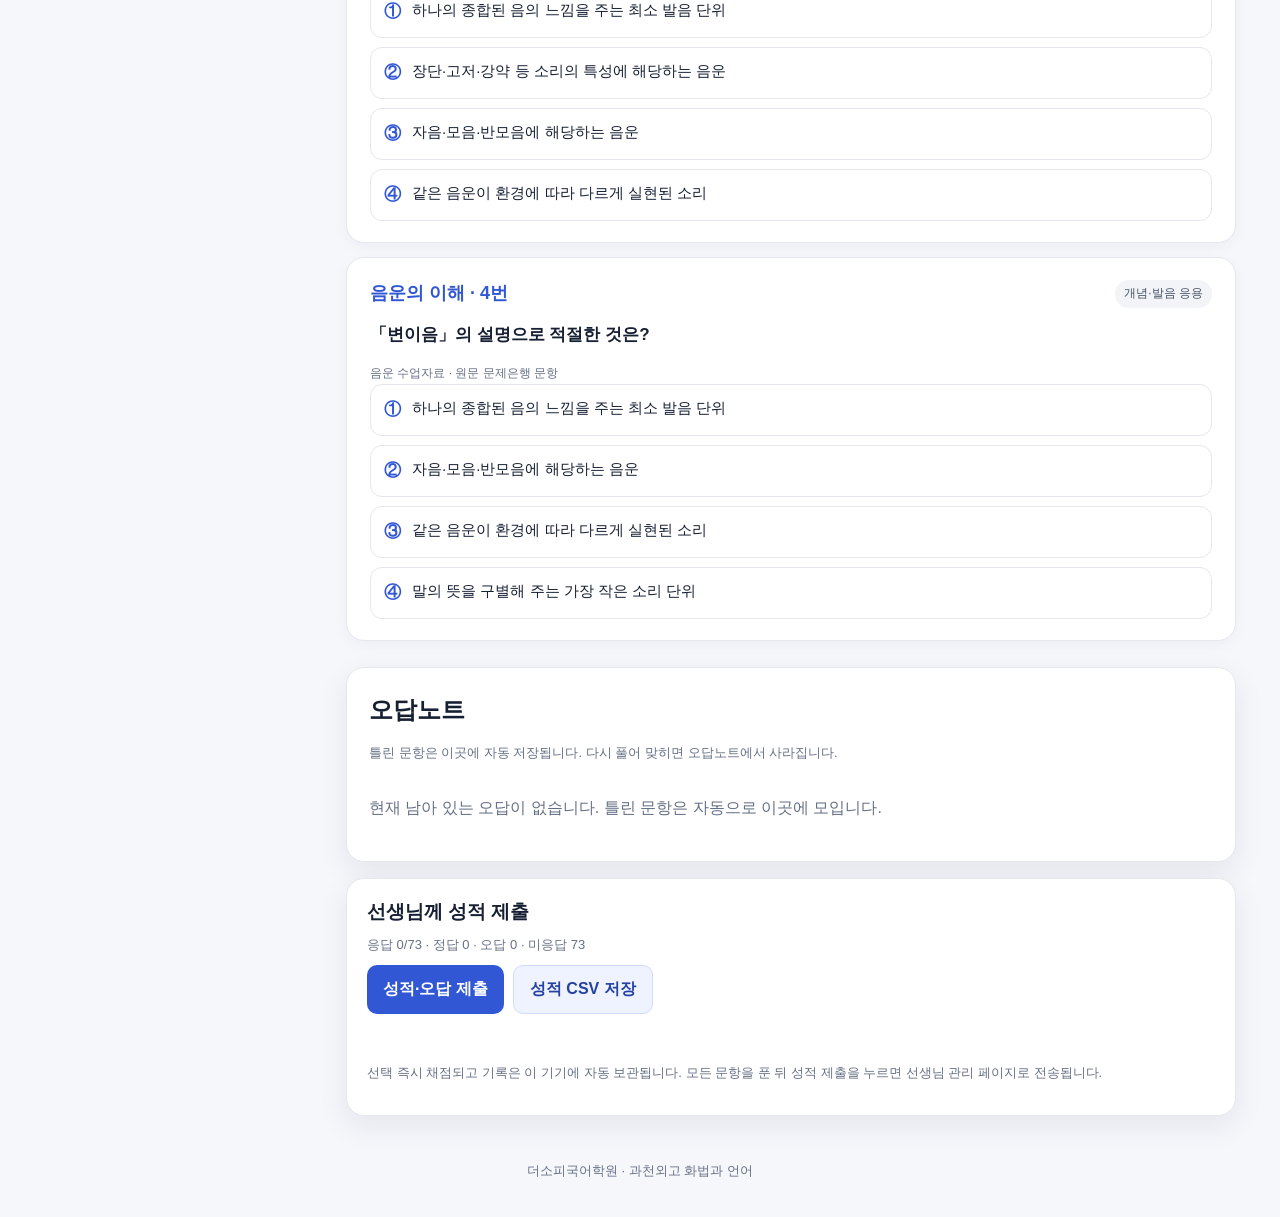
==== commit 7ee05d98: "배곧고형 단원별 즉시 채점·오답노트 UI: index.html" ====
--- a/index.html
+++ b/index.html
@@ -1,6 +1 @@
-<!doctype html><html lang="ko"><head><meta charset="utf-8"><meta name="viewport" content="width=device-width,initial-scale=1"><title>과천외고 2학년 | 화법과 언어 실력 측정</title><style>
-:root{font-family:system-ui,'Malgun Gothic',sans-serif;color:#1c2a3d;background:#f4f6fa}*{box-sizing:border-box}body{margin:0}header{background:#152d4c;color:white;padding:22px max(20px,calc((100vw - 1100px)/2))}header h1{margin:0;font-size:23px}header p{margin:8px 0 0;color:#c7d6e7}main{max-width:1100px;margin:24px auto;padding:0 16px}.panel{background:white;border:1px solid #e1e6ee;border-radius:14px;padding:24px;margin:16px 0;box-shadow:0 2px 10px #18283d0a}.grid{display:grid;grid-template-columns:repeat(auto-fit,minmax(190px,1fr));gap:12px}.stat{background:#edf3fb;border-radius:10px;padding:16px}.stat strong{display:block;font-size:27px;color:#163b68}.muted{color:#637083;font-size:14px}button,select,input{font:inherit}button{background:#234e82;color:white;border:0;border-radius:9px;padding:11px 16px;cursor:pointer}button:hover{background:#173b67}button.secondary{background:#e9eff7;color:#234e82}button:disabled{opacity:.45;cursor:default}select,input{border:1px solid #ccd5e2;border-radius:8px;padding:10px;max-width:100%}.controls{display:flex;flex-wrap:wrap;gap:12px;align-items:center}.question{font-weight:700;font-size:19px;line-height:1.65;white-space:pre-wrap}.option{display:block;border:1px solid #d7e0eb;padding:13px 15px;border-radius:10px;margin:10px 0;cursor:pointer}.option:has(input:checked){border-color:#285b98;background:#edf4fd}.option input{margin-right:10px}.pill{display:inline-block;background:#edf3fb;color:#30557f;padding:5px 10px;border-radius:30px;font-size:13px}.bar{height:9px;border-radius:20px;background:#e3e9f1;overflow:hidden;margin:10px 0}.bar span{display:block;background:#3978b6;height:100%}details{border-bottom:1px solid #e3e7ed;padding:12px 0}summary{cursor:pointer;font-weight:600}pre{white-space:pre-wrap;overflow-wrap:anywhere;font-family:inherit;line-height:1.7;font-size:14px;max-height:450px;overflow:auto}#feedback{line-height:1.7}#feedback.good{color:#17643e}#feedback.bad{color:#a43838}.hide{display:none!important}.resultrow{padding:10px 0;border-bottom:1px solid #e9edf2}.danger{color:#ad3d3d}footer{text-align:center;padding:30px;color:#667487}@media(max-width:550px){.panel{padding:16px}header h1{font-size:20px}}
-</style></head><body><header><h1>과천외고 2학년 · 화법과 언어</h1><p>첨부 학습 자료 기반 실력 측정 · 개념 숙지 · 오답 복습</p></header><div style="background:#e7f2fa;padding:11px 16px;text-align:center"><a href="index.html" style="margin-right:15px;color:#17496f;font-weight:650">기존 음운 학습</a><a href="textbook.html" target="_blank" rel="noopener" style="color:#0e6088;font-weight:750">교과서 전체 범위 테스트 (새 탭) ↗</a><a href="final62.html" style="margin-left:15px;color:#11664e;font-weight:800">최종 파이널 62문항</a><a href="teacher.html" style="margin-left:15px;color:#17496f">교사용 성적 관리</a></div><main><section id="home"><div class="panel"><h2>학습 대시보드</h2><p class="muted">모든 문제는 첨부된 「음운단원 수업자료 수정.pdf」의 개념·사례에서 구성했습니다. 외부 문제를 자동으로 가져오지 않습니다.</p><div class="grid"><div class="stat"><strong id="total">-</strong>수록 문제</div><div class="stat"><strong id="attempted">0</strong>누적 풀이</div><div class="stat"><strong id="accuracy">-</strong>누적 정답률</div><div class="stat"><strong id="wrongCount">0</strong>복습할 오답</div></div></div><div class="panel"><h2>응시자 정보</h2><div class="controls"><label>학생 이름 <input id="studentName" maxlength="30" placeholder="이름 입력" autocomplete="name"></label><label>반/그룹 <input id="studentGroup" maxlength="30" placeholder="예: 2학년 A반"></label></div><p class="muted">시험 결과 전송 시 학생 이름과 반, 응답·오답·점수가 교사용 저장소에 기록됩니다. 선생님이 안내한 경우에만 응시하세요.</p></div><div class="panel"><h2>시험 시작</h2><div class="controls"><label>단원 <select id="topic"><option value="all">전체 단원</option></select></label><label>문항 수 <select id="count"><option value="10">10문항</option><option value="20">20문항</option><option value="30">30문항</option><option value="45">45문항</option><option value="all">해당 단원 전체</option></select></label><label>방식 <select id="mode"><option value="exam">실전 시험(마지막 채점)</option><option value="practice">즉시 정답 확인</option><option value="wrong">오답 재시험</option></select></label><button id="start">시험 시작</button></div><p class="muted">문제와 선택지 순서는 시험마다 바뀝니다. 연동 설정 전에는 현재 브라우저에만 저장됩니다. 연동 후에는 선생님 성적 관리 페이지에도 제출됩니다.</p></div><div class="panel"><h2>단원별 성취도</h2><div id="topicStats"></div></div><div class="panel"><h2>첨부 자료 원문 학습</h2><p class="muted">문제 풀이 전후에 자료의 개념 설명과 표를 텍스트로 확인할 수 있습니다. 표의 원래 서식은 단순화되었습니다.</p><div id="sources"></div></div></section><section id="quiz" class="hide"><div class="panel"><div class="controls" style="justify-content:space-between"><span class="pill" id="counter"></span><span id="timer" class="muted"></span><button class="secondary" id="quit">시험 종료</button></div><div class="bar"><span id="progress" style="width:0%"></span></div><p class="muted" id="qTopic"></p><div class="question" id="stem"></div><div id="options"></div><p id="feedback"></p><div class="controls"><button class="secondary" id="prev">이전</button><button id="check" class="hide">정답 확인</button><button id="next">다음 문제</button><button id="finish" class="hide">채점 및 결과</button></div></div></section><section id="results" class="hide"><div class="panel"><h2>시험 결과</h2><div class="grid"><div class="stat"><strong id="score"></strong>정답률</div><div class="stat"><strong id="correct"></strong>정답 수</div><div class="stat"><strong id="elapsed"></strong>소요 시간</div></div><h3>문항별 정답 및 해설</h3><div id="review"></div><div class="controls" style="margin-top:20px"><button id="again">다시 학습하기</button><button class="secondary" id="export">결과 CSV 저장</button><span id="submissionStatus" class="muted" role="status"></span></div></div></section></main><footer>과천외고 2학년 화법과 언어 · 로컬 저장형 학습 도구</footer><script src="data.js"></script><script src="config.js"></script><script>
-const Q=window.QUESTIONS||[],S=window.SOURCES||[];let session=[],answers=[],idx=0,started=0,checked={},last=[];const $=id=>document.getElementById(id);const storageKey='gc-phonology-20261014-v2';let stats=JSON.parse(localStorage.getItem(storageKey)||'{"attempted":0,"correct":0,"wrong":[],"topics":{}}');const shuffle=a=>[...a].sort(()=>Math.random()-.5);const esc=s=>String(s).replace(/[&<>"']/g,c=>({'&':'&amp;','<':'&lt;','>':'&gt;','"':'&quot;',"'":'&#39;'}[c]));function save(){localStorage.setItem(storageKey,JSON.stringify(stats))}function show(page){['home','quiz','results'].forEach(x=>$(x).classList.toggle('hide',x!==page));window.scrollTo(0,0)}function home(){ $('total').textContent=Q.length;$('attempted').textContent=stats.attempted;$('accuracy').textContent=stats.attempted?Math.round(stats.correct/stats.attempted*100)+'%':'-';$('wrongCount').textContent=stats.wrong.length;$('topicStats').innerHTML=[...new Set(Q.map(x=>x.topic))].map(t=>{let s=stats.topics[t]||{n:0,c:0};return `<div class="resultrow"><b>${esc(t)}</b> · ${Q.filter(x=>x.topic===t).length}문항 <span class="muted">/ 누적 ${s.n}회 · 정답률 ${s.n?Math.round(s.c/s.n*100)+'%':'미응시'}</span></div>`}).join('');show('home')}
-[...new Set(Q.map(x=>x.topic))].forEach(t=>{$('topic').add(new Option(t,t))});$('sources').innerHTML=S.map((s,i)=>`<details><summary>${esc(s.title)} (${s.text.length.toLocaleString()}자)</summary><pre>${esc(s.text)}</pre></details>`).join('');function begin(){if(!$("studentName").value.trim()){alert("학생 이름을 입력하세요.");$("studentName").focus();return}let topic=$('topic').value,mode=$('mode').value;let pool=Q.filter(x=>(topic==='all'||x.topic===topic)&&(mode!=='wrong'||stats.wrong.includes(x.id)));if(!pool.length){alert('선택한 조건에 해당하는 문제가 없습니다.');return}session=shuffle(pool).slice(0,$('count').value==='all'?pool.length:Number($('count').value)).map(x=>{let o=shuffle(x.options.map((text,i)=>({text,correct:i===x.answer})));return {...x,opts:o,correctIndex:o.findIndex(z=>z.correct)}});answers=Array(session.length).fill(null);idx=0;checked={};started=Date.now();show('quiz');render()}function render(){let x=session[idx];$('counter').textContent=`${idx+1} / ${session.length}`;$('timer').textContent=`경과 ${Math.floor((Date.now()-started)/60000)}분`;$('progress').style.width=(idx/session.length*100)+'%';$('qTopic').textContent=`${x.topic} · ${x.source}`;$('stem').textContent=x.stem;$('options').innerHTML=x.opts.map((o,i)=>`<label class="option"><input type="radio" name="answer" value="${i}" ${answers[idx]===i?'checked':''} ${checked[idx]?'disabled':''}> ${i+1}. ${esc(o.text)}</label>`).join('');document.querySelectorAll('input[name=answer]').forEach(el=>el.onchange=()=>{answers[idx]=Number(el.value)});$('feedback').className='';$('feedback').textContent='';let practice=$('mode').value==='practice';$('check').classList.toggle('hide',!practice||!!checked[idx]);if(checked[idx])feedback();$('prev').disabled=idx===0;$('next').classList.toggle('hide',idx===session.length-1);$('finish').classList.toggle('hide',idx!==session.length-1)}function feedback(){let x=session[idx],ok=answers[idx]===x.correctIndex;$('feedback').className=ok?'good':'bad';$('feedback').textContent=`${ok?'정답입니다.':'오답입니다.'} 정답: ${x.correctIndex+1}번 ${x.opts[x.correctIndex].text}. ${x.explain}`}$('start').onclick=begin;$('prev').onclick=()=>{if(idx){idx--;render()}};$('next').onclick=()=>{if(idx<session.length-1){idx++;render()}};$('check').onclick=()=>{if(answers[idx]===null){alert('답을 선택하세요.');return}checked[idx]=true;render()};$('quit').onclick=()=>{if(confirm('시험을 종료하고 결과를 확인하시겠습니까?'))finish()};$('finish').onclick=finish;function finish(){let c=0;last=session.map((x,i)=>{let ok=answers[i]===x.correctIndex;if(ok)c++;stats.attempted++;stats.correct+=Number(ok);stats.topics[x.topic]??={n:0,c:0};stats.topics[x.topic].n++;stats.topics[x.topic].c+=Number(ok);if(ok)stats.wrong=stats.wrong.filter(id=>id!==x.id);else if(!stats.wrong.includes(x.id))stats.wrong.push(x.id);return {...x,chosen:answers[i],ok}});save();$('score').textContent=Math.round(c/session.length*100)+'%';$('correct').textContent=c+' / '+session.length;$('elapsed').textContent=Math.max(1,Math.ceil((Date.now()-started)/60000))+'분';$('review').innerHTML=last.map((x,i)=>`<details class="resultrow"><summary><span class="${x.ok?'':'danger'}">${x.ok?'✓':'✕'}</span> ${i+1}. ${esc(x.stem)}</summary><p>선택: ${x.chosen===null?'미응답':esc(x.opts[x.chosen].text)}<br>정답: <b>${esc(x.opts[x.correctIndex].text)}</b></p><p>${esc(x.explain)}</p></details>`).join('');show('results');submitReport(c)}$('again').onclick=home;$('export').onclick=()=>{let csv='번호,단원,문제,선택답,정답,정오\n'+last.map((x,i)=>[i+1,x.topic,x.stem,x.chosen===null?'미응답':x.opts[x.chosen].text,x.opts[x.correctIndex].text,x.ok?'정답':'오답'].map(v=>'"'+String(v).replaceAll('"','""')+'"').join(',')).join('\n');let a=document.createElement('a');a.href=URL.createObjectURL(new Blob(['\ufeff'+csv],{type:'text/csv;charset=utf-8'}));a.download='과천외고_화법과언어_시험결과.csv';a.click();URL.revokeObjectURL(a.href)};async function submitReport(c){const el=$('submissionStatus');const cfg=window.EXAM_CONFIG||{};const record={student_name:$('studentName').value.trim(),student_group:$('studentGroup').value.trim(),exam_mode:$('mode').value,topic:$('topic').value,score:Math.round(c/session.length*100),correct_count:c,total_count:session.length,elapsed_seconds:Math.max(0,Math.round((Date.now()-started)/1000)),answers:last.map((x,i)=>({number:i+1,question_id:x.id,topic:x.topic,stem:x.stem,chosen:x.chosen===null?null:x.opts[x.chosen].text,correct_answer:x.opts[x.correctIndex].text,is_correct:x.ok,explanation:x.explain})),submitted_at:new Date().toISOString()};if(!cfg.supabaseUrl||!cfg.supabaseAnonKey){el.textContent='현재 기기에만 결과가 저장되었습니다. 서버 연동 전에는 선생님에게 자동 제출되지 않습니다.';return}el.textContent='선생님 성적 관리 페이지에 제출 중…';try{const res=await fetch(cfg.supabaseUrl.replace(/\/$/,'')+'/rest/v1/exam_results',{method:'POST',headers:{'apikey':cfg.supabaseAnonKey,'Authorization':'Bearer '+cfg.supabaseAnonKey,'Content-Type':'application/json','Prefer':'return=minimal'},body:JSON.stringify(record)});if(!res.ok)throw new Error('HTTP '+res.status);el.textContent='성적과 오답이 선생님 관리 페이지에 제출되었습니다.'}catch(e){el.textContent='서버 전송에 실패했습니다. 결과 CSV를 저장하고 선생님께 전달하세요. ('+e.message+')'}}
-</script></body></html>
+<!doctype html><html lang="ko"><head><meta charset="utf-8"><meta name="viewport" content="width=device-width,initial-scale=1"><title>과천외고 | 음운 수업자료 핵심 응용</title><link rel="stylesheet" href="quiz-ui.css?v=3"></head><body data-mode="phonology"><div id="app"><main class="wrap"><div class="panel" style="padding:20px">문항을 불러오는 중입니다…</div></main></div><script src="config.js"></script><script src="data.js"></script><script src="curated_phonology.js"></script><script src="quiz-core.js?v=3"></script></body></html>
--- a/quiz-ui.css
+++ b/quiz-ui.css
@@ -0,0 +1,12 @@
+:root{--ink:#172033;--muted:#667085;--line:#e4e7ec;--bg:#f6f7fb;--card:#fff;--navy:#223a68;--blue:#3157d5;--blue2:#eef3ff;--green:#087a55;--greenbg:#eaf8f2;--red:#b42318;--redbg:#fff0ee;--amber:#9a6700;--amberbg:#fff8db;--shadow:0 10px 30px rgba(18,30,60,.08)}
+*{box-sizing:border-box}html{scroll-behavior:smooth}body{margin:0;font-family:'Noto Sans KR','Apple SD Gothic Neo','Malgun Gothic',sans-serif;background:var(--bg);color:var(--ink);line-height:1.65}
+a{color:inherit}button,input{font:inherit}button{cursor:pointer}button:disabled{cursor:default;opacity:.54}.wrap{max-width:1240px;margin:auto;padding:24px}
+.hero{background:linear-gradient(135deg,#172b52,#3157d5);color:white;border-radius:24px;padding:31px 34px 28px;box-shadow:var(--shadow);margin-bottom:15px}.hero h1{margin:5px 0;font-size:clamp(25px,4vw,39px);letter-spacing:-.045em}.hero p{margin:6px 0 0;color:#e0e7ff;font-size:14px}.badges{display:flex;flex-wrap:wrap;gap:8px;margin-top:14px}.badge{display:inline-flex;align-items:center;border-radius:30px;padding:6px 11px;font-size:12px;font-weight:750;background:rgba(255,255,255,.15)}
+.mainnav{display:flex;gap:9px;margin-bottom:22px;flex-wrap:wrap}.mainnav a{color:#31517e;text-decoration:none;font-size:14px;font-weight:750;padding:8px 14px;background:#fff;border-radius:10px;border:1px solid #e1e8f2}.mainnav a.active{background:var(--blue);color:#fff;border-color:var(--blue)}.dashboard{display:grid;grid-template-columns:280px minmax(0,1fr);gap:22px}.sidebar{position:sticky;top:14px;height:fit-content;max-height:calc(100vh - 28px);overflow:auto}.panel{background:var(--card);border:1px solid var(--line);border-radius:18px;box-shadow:var(--shadow)}.sidehead{padding:18px 18px 10px;font-weight:800}.chapter-list{padding:8px}.chapter-btn{width:100%;border:0;background:transparent;text-align:left;padding:11px 12px;border-radius:11px;color:#344054;display:flex;gap:8px;align-items:flex-start}.chapter-btn:hover{background:#f4f6fb}.chapter-btn.active{background:var(--blue2);color:#183ca9;font-weight:800}.chapter-btn span{min-width:0}.chapter-btn small{display:block;color:var(--muted);font-size:11px;font-weight:500}.side-tools{border-top:1px solid var(--line);padding:13px}.tool-btn{width:100%;border:1px solid var(--line);background:#fff;border-radius:10px;padding:10px 12px;font-weight:750;margin-top:7px}.tool-btn:hover{background:#f6f8fc}.tool-btn.danger{color:var(--red)}
+.main{min-width:0}.chapter-head{padding:23px 24px;margin-bottom:17px}.chapter-head h2{font-size:27px;margin:0 0 6px;letter-spacing:-.03em}.meta{display:flex;flex-wrap:wrap;gap:7px;font-size:13px;color:var(--muted)}.summary{margin-top:14px;padding:13px 15px;background:#f7f9ff;border-radius:12px;color:#344054}.progress{margin-top:17px}.progress-line{display:flex;justify-content:space-between;color:var(--muted);font-size:13px;margin-bottom:7px}.bar{height:9px;background:#eef0f4;border-radius:99px;overflow:hidden}.bar span{display:block;height:100%;background:linear-gradient(90deg,#3157d5,#708cff);width:0;transition:width .25s}.profile{display:flex;align-items:end;gap:10px;flex-wrap:wrap;margin-top:16px}.profile label{display:flex;flex-direction:column;gap:4px;font-size:12px;font-weight:750;color:#475467;flex:1 1 140px}.profile input{padding:9px 10px;border:1px solid #cbd5e1;border-radius:8px;min-width:0;width:100%}.profile small{color:var(--muted);font-size:12px;line-height:1.4;flex:2 1 230px}
+.qcard{background:#fff;border:1px solid var(--line);border-radius:18px;padding:21px 23px;margin:14px 0;box-shadow:0 4px 14px rgba(18,30,60,.04);scroll-margin-top:14px}.qtop{display:flex;justify-content:space-between;gap:9px;align-items:center;flex-wrap:wrap}.qnum{font-weight:900;color:var(--blue);font-size:18px}.tag{font-size:12px;color:#475467;background:#f2f4f7;border-radius:99px;padding:4px 9px}.stem{font-weight:800;font-size:17px;margin:12px 0 15px;white-space:pre-wrap;overflow-wrap:anywhere}.stem-image{display:block;max-width:100%;width:100%;height:auto;object-fit:contain;margin:15px 0 8px;background:white;border:1px solid #e4e7ec;border-radius:7px}.source-info{color:var(--muted);font-size:12px;margin-top:4px}.choices{display:grid;grid-template-columns:1fr;gap:9px}.choice{width:100%;display:flex;text-align:left;gap:11px;align-items:flex-start;border:1px solid var(--line);border-radius:12px;padding:11px 13px;background:#fff;transition:.14s;font-size:15px;color:var(--ink)}.choice:hover:not(:disabled){border-color:#99aae6;background:#fafbff}.choice .sym{font-size:17px;font-weight:800;color:#3157d5;flex:none}.choice.correct{border-color:#32b381;background:var(--greenbg);opacity:1}.choice.correct .sym{color:#067447}.choice.wrong{border-color:#ef8179;background:var(--redbg);opacity:1}.choice.wrong .sym{color:#ae2218}.choice:disabled{color:#344054;opacity:.87}.choice.correct:disabled,.choice.wrong:disabled{opacity:1}.choices.number-choices{grid-template-columns:repeat(5,minmax(0,1fr));gap:9px}.choices.number-choices .choice{justify-content:center;text-align:center;padding:14px 0}.choices.number-choices .sym{font-size:25px}.source-expand{margin:12px 0 6px;padding:11px 13px;border:1px solid var(--line);border-radius:10px;background:#f8faff}.source-expand summary{cursor:pointer;font-weight:750;color:#344675}.source-img{display:block;max-width:100%;height:auto;margin:10px auto;border:1px solid #e2e6f0;border-radius:8px}.source-caption{color:var(--muted);font-size:12px}
+.feedback{margin-top:13px;border-radius:12px;padding:15px 16px;font-size:14px;line-height:1.8}.feedback.good{background:var(--greenbg);color:#05603f;border:1px solid #a3dac4}.feedback.bad{background:var(--redbg);color:#912018;border:1px solid #ecc0b8}.feedback strong{display:block;font-size:17px}.feedback .explain{white-space:pre-wrap;margin:7px 0}.feedback .answer-diff{display:block;font-weight:700}.feedback-image{width:100%;height:auto;max-width:810px;display:block;margin:12px auto 5px;border:1px solid #e2e6e9;background:#fff;border-radius:8px}.retry{margin-top:10px;border:1px solid #c9d1e9;background:#fff;color:#284aaf;border-radius:9px;padding:8px 11px;font-weight:700}
+.wrongbook{margin-top:26px;padding:22px}.wrongbook h2{margin:0 0 6px}.wrong-empty{color:var(--muted);padding:18px 0}.wrong-item{border-top:1px solid var(--line);padding:15px 0}.wrong-item:first-of-type{border-top:0}.wrong-item strong{display:block;margin-bottom:4px}.wrong-answer{color:var(--red)}.right-answer{color:var(--green)}.jump{border:0;background:var(--blue2);color:#2344a8;border-radius:8px;padding:7px 10px;font-weight:750;margin-top:7px}.wrong-item details{margin-top:8px}.wrong-item details summary{cursor:pointer;color:var(--blue);font-weight:700}.wrong-item img{max-width:100%;max-height:650px;object-fit:contain}.footer{text-align:center;color:var(--muted);font-size:13px;padding:28px 0 12px}.float-wrong{position:fixed;right:18px;bottom:18px;border:0;background:#172b52;color:#fff;border-radius:30px;padding:12px 16px;font-weight:800;box-shadow:var(--shadow);z-index:5}.float-wrong:hover{background:#3157d5}
+.submit-card{margin:16px 0;padding:18px 20px}.submit-card h3{margin:0 0 6px}.submit-actions{display:flex;gap:9px;flex-wrap:wrap;margin:10px 0}.primary{background:var(--blue);border:0;color:#fff;border-radius:10px;padding:10px 16px;font-weight:750}.primary:hover{background:#2847ad}.primary.alt{background:#eef3ff;color:#2541a2;border:1px solid #cfdaff}.status{font-size:13px;color:var(--muted);min-height:22px}.stat-pill{display:inline-block;color:#285084;font-weight:700;padding:5px 8px;border-radius:9px;background:#f0f4fc}.notice{font-size:13px;color:var(--muted);line-height:1.7;margin-top:12px}.notice a{color:var(--blue)}.error{padding:20px;color:#912018;background:var(--redbg)}
+@media(max-width:900px){.wrap{padding:12px}.dashboard{grid-template-columns:1fr}.sidebar{position:static;max-height:unset}.chapter-list{display:flex;overflow:auto;gap:6px}.chapter-btn{min-width:200px}.hero{padding:25px 22px}.chapter-head{padding:18px}.qcard{padding:17px 15px}.stem{font-size:16px}.mainnav{margin-bottom:15px}}
+@media(max-width:520px){.choices.number-choices{gap:4px}.choices.number-choices .choice{padding:9px 0}.choices.number-choices .sym{font-size:21px}.mainnav a{font-size:12px;padding:7px 9px}}
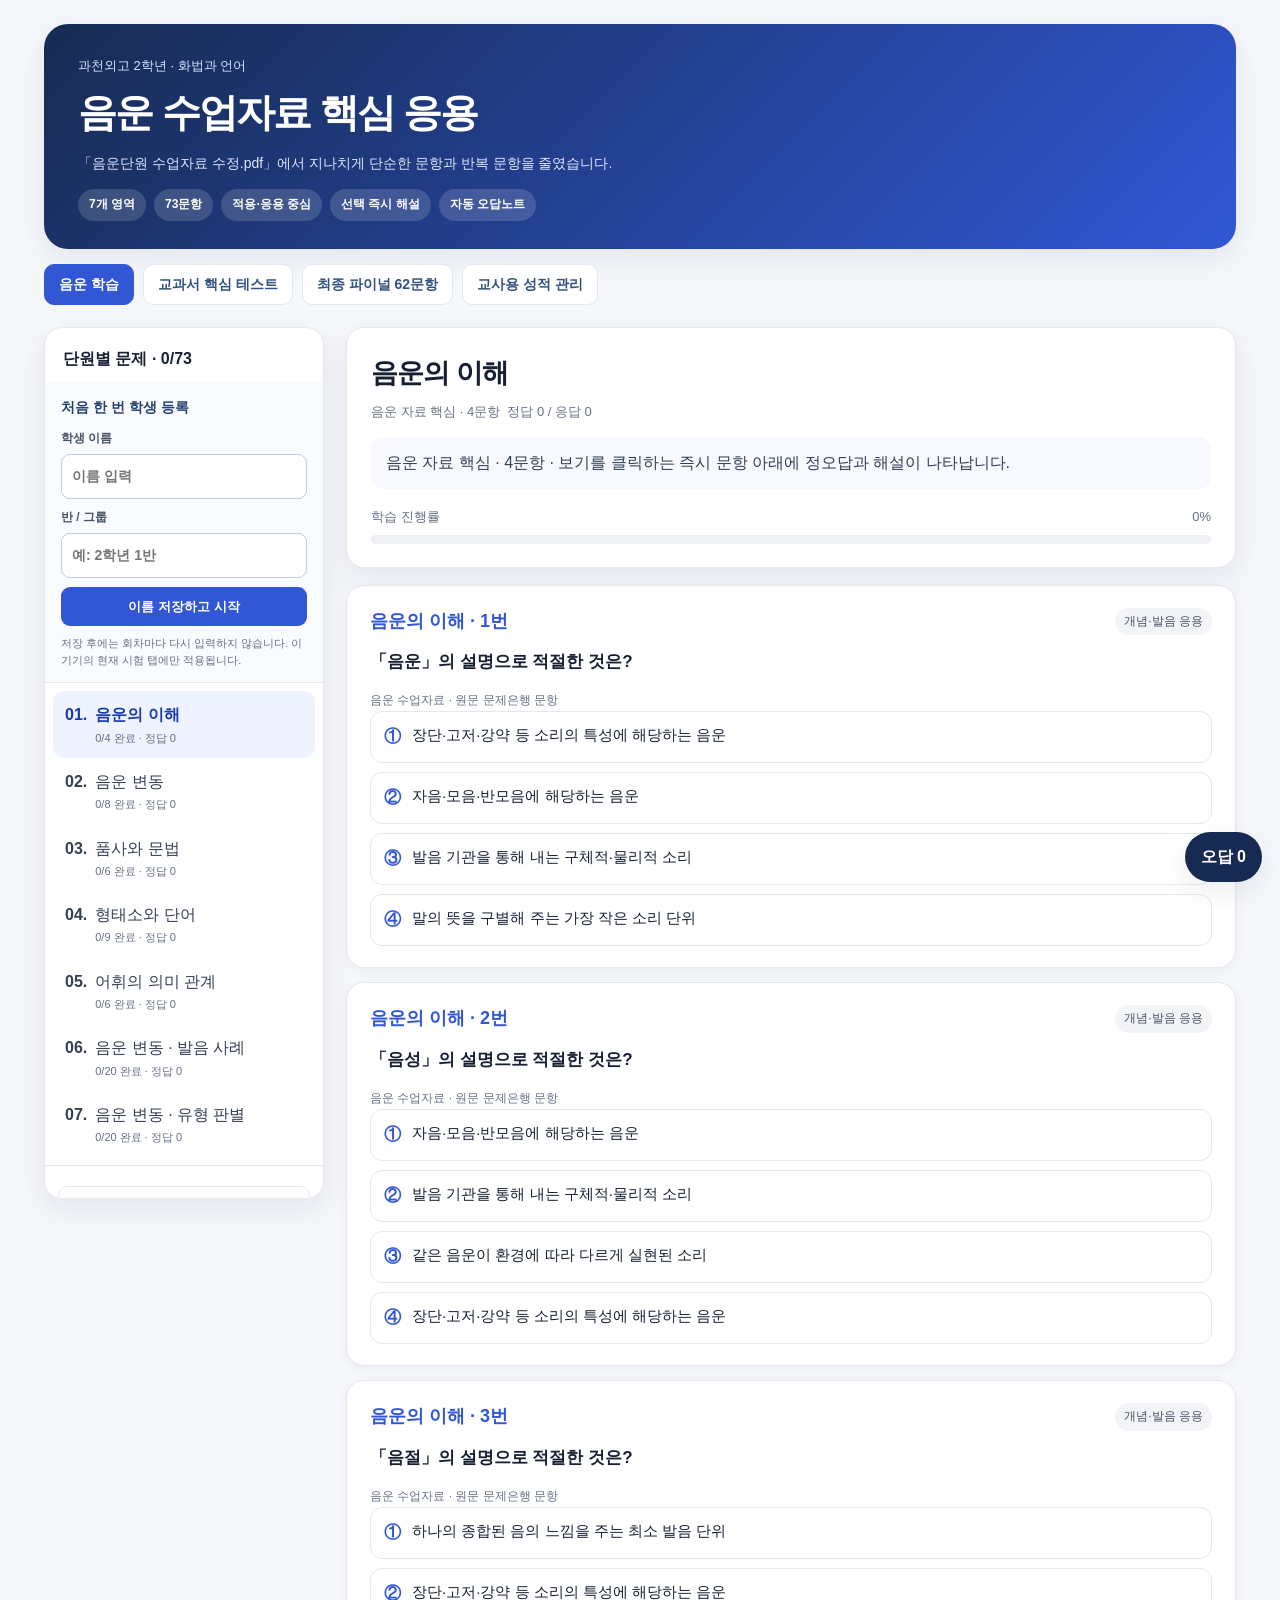
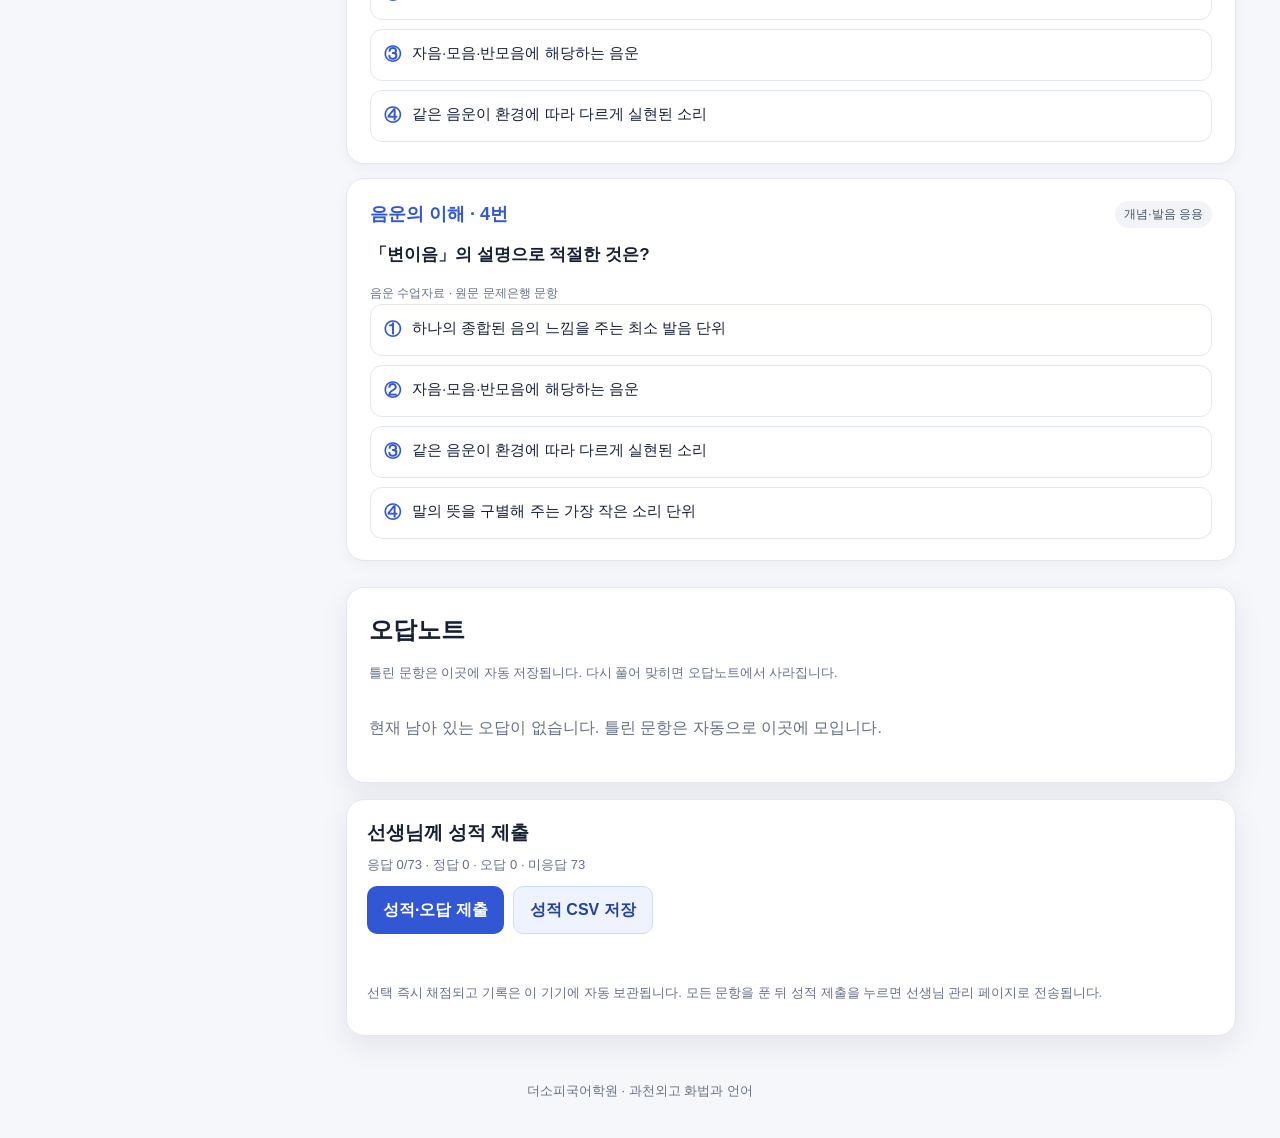
==== commit 261547c1: "학생 이름 탭별 한 번 등록 및 자동 유지 (index.html)" ====
--- a/index.html
+++ b/index.html
@@ -1 +1 @@
-<!doctype html><html lang="ko"><head><meta charset="utf-8"><meta name="viewport" content="width=device-width,initial-scale=1"><title>과천외고 | 음운 수업자료 핵심 응용</title><link rel="stylesheet" href="quiz-ui.css?v=3"></head><body data-mode="phonology"><div id="app"><main class="wrap"><div class="panel" style="padding:20px">문항을 불러오는 중입니다…</div></main></div><script src="config.js"></script><script src="data.js"></script><script src="curated_phonology.js"></script><script src="quiz-core.js?v=3"></script></body></html>+<!doctype html><html lang="ko"><head><meta charset="utf-8"><meta name="viewport" content="width=device-width,initial-scale=1"><title>과천외고 | 음운 수업자료 핵심 응용</title><link rel="stylesheet" href="quiz-ui.css?v=4"></head><body data-mode="phonology"><div id="app"><main class="wrap"><div class="panel" style="padding:20px">문항을 불러오는 중입니다…</div></main></div><script src="config.js"></script><script src="data.js"></script><script src="curated_phonology.js"></script><script src="quiz-core.js?v=4"></script></body></html>
--- a/quiz-ui.css
+++ b/quiz-ui.css
@@ -9,4 +9,16 @@
 .wrongbook{margin-top:26px;padding:22px}.wrongbook h2{margin:0 0 6px}.wrong-empty{color:var(--muted);padding:18px 0}.wrong-item{border-top:1px solid var(--line);padding:15px 0}.wrong-item:first-of-type{border-top:0}.wrong-item strong{display:block;margin-bottom:4px}.wrong-answer{color:var(--red)}.right-answer{color:var(--green)}.jump{border:0;background:var(--blue2);color:#2344a8;border-radius:8px;padding:7px 10px;font-weight:750;margin-top:7px}.wrong-item details{margin-top:8px}.wrong-item details summary{cursor:pointer;color:var(--blue);font-weight:700}.wrong-item img{max-width:100%;max-height:650px;object-fit:contain}.footer{text-align:center;color:var(--muted);font-size:13px;padding:28px 0 12px}.float-wrong{position:fixed;right:18px;bottom:18px;border:0;background:#172b52;color:#fff;border-radius:30px;padding:12px 16px;font-weight:800;box-shadow:var(--shadow);z-index:5}.float-wrong:hover{background:#3157d5}
 .submit-card{margin:16px 0;padding:18px 20px}.submit-card h3{margin:0 0 6px}.submit-actions{display:flex;gap:9px;flex-wrap:wrap;margin:10px 0}.primary{background:var(--blue);border:0;color:#fff;border-radius:10px;padding:10px 16px;font-weight:750}.primary:hover{background:#2847ad}.primary.alt{background:#eef3ff;color:#2541a2;border:1px solid #cfdaff}.status{font-size:13px;color:var(--muted);min-height:22px}.stat-pill{display:inline-block;color:#285084;font-weight:700;padding:5px 8px;border-radius:9px;background:#f0f4fc}.notice{font-size:13px;color:var(--muted);line-height:1.7;margin-top:12px}.notice a{color:var(--blue)}.error{padding:20px;color:#912018;background:var(--redbg)}
 @media(max-width:900px){.wrap{padding:12px}.dashboard{grid-template-columns:1fr}.sidebar{position:static;max-height:unset}.chapter-list{display:flex;overflow:auto;gap:6px}.chapter-btn{min-width:200px}.hero{padding:25px 22px}.chapter-head{padding:18px}.qcard{padding:17px 15px}.stem{font-size:16px}.mainnav{margin-bottom:15px}}
-@media(max-width:520px){.choices.number-choices{gap:4px}.choices.number-choices .choice{padding:9px 0}.choices.number-choices .sym{font-size:21px}.mainnav a{font-size:12px;padding:7px 9px}}+@media(max-width:520px){.choices.number-choices{gap:4px}.choices.number-choices .choice{padding:9px 0}.choices.number-choices .sym{font-size:21px}.mainnav a{font-size:12px;padding:7px 9px}}
+
+/* Student profile: register once for each exam tab, not once per chapter. */
+.student-profile{border-bottom:1px solid var(--line);padding:14px 16px;background:#f9fbff}
+.profile-heading{font-weight:850;font-size:14px;color:#24406f;margin:0 0 10px}
+.saved-mark{font-size:11px;font-weight:800;color:#087a55;background:#eaf8f2;padding:3px 6px;border-radius:8px}
+.profile-field{display:flex;flex-direction:column;gap:5px;margin:9px 0;color:#475467;font-size:12px;font-weight:750}
+.profile-field input{width:100%;min-width:0;border:1px solid #bfcbe0;border-radius:9px;padding:10px;font-size:14px;background:#fff}
+.profile-save,.profile-edit{display:block;width:100%;margin-top:9px;border:0;border-radius:9px;cursor:pointer;padding:9px 10px;font-weight:800;font-size:13px}
+.profile-save{background:#3157d5;color:white}
+.profile-edit{background:#eaf0ff;color:#2445a9}
+.profile-display{display:flex;flex-direction:column;gap:1px}.profile-display strong{font-size:17px}.profile-display span{font-size:13px;color:#667085}
+.profile-note{font-size:11px;line-height:1.5;color:#667085;margin:9px 0 0}
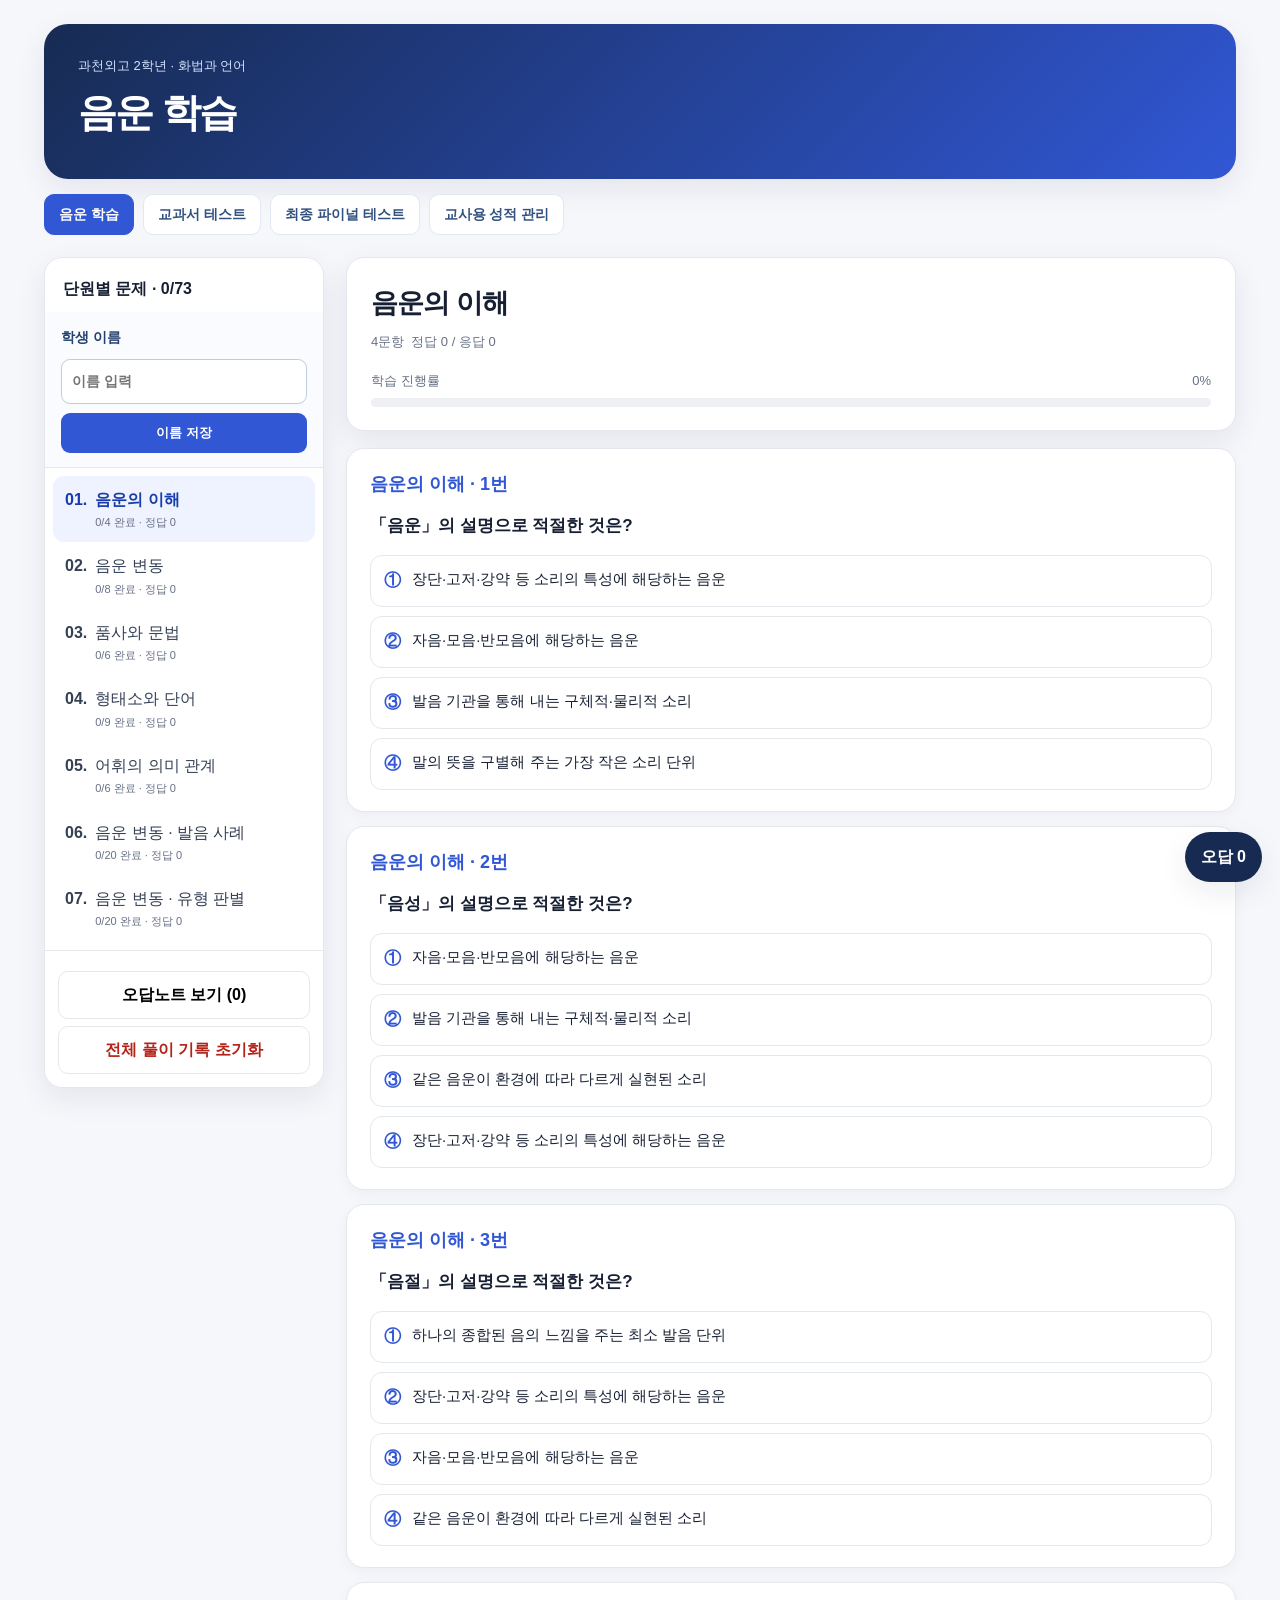
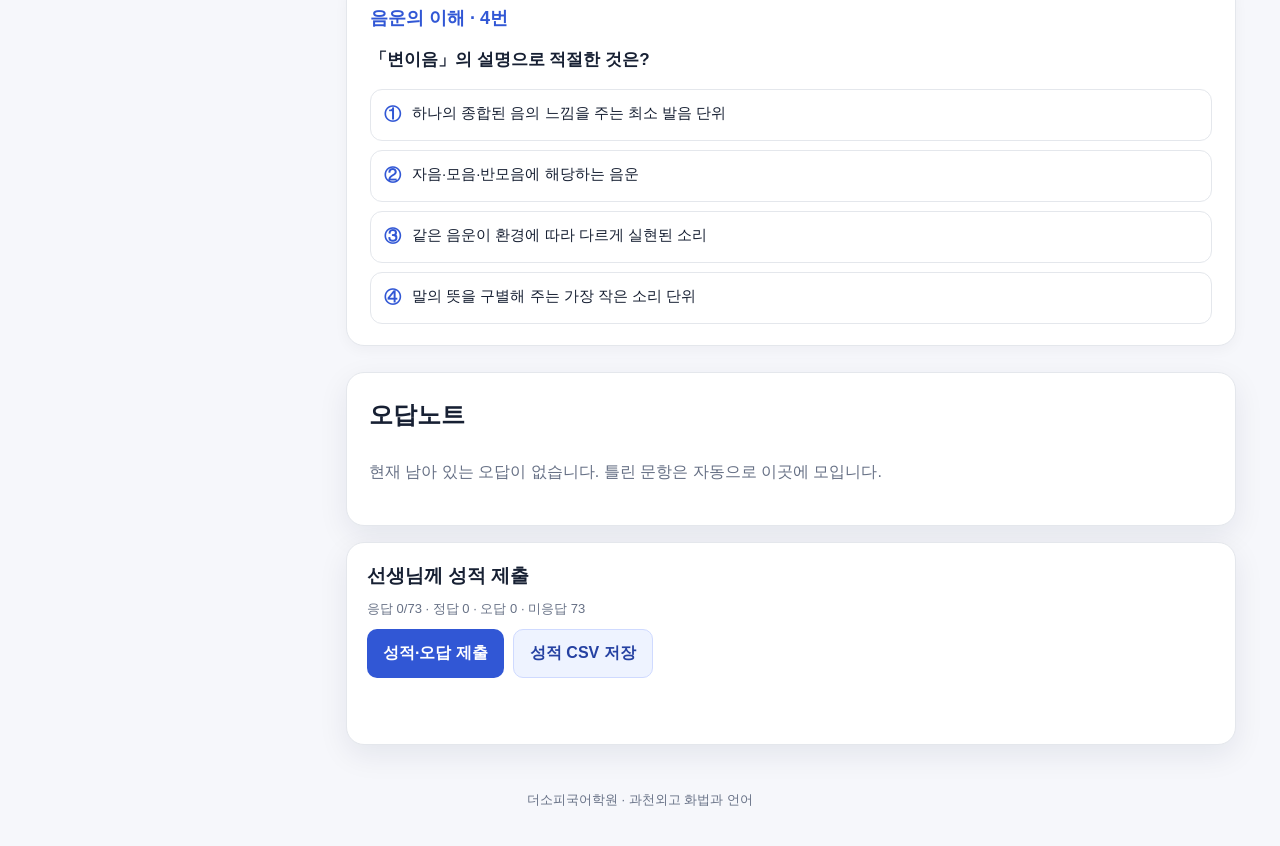
==== commit 3a427e64: "학생 화면 간소화 반영: 이름만 입력 및 편집 문구 제거" ====
--- a/index.html
+++ b/index.html
@@ -1 +1 @@
-<!doctype html><html lang="ko"><head><meta charset="utf-8"><meta name="viewport" content="width=device-width,initial-scale=1"><title>과천외고 | 음운 수업자료 핵심 응용</title><link rel="stylesheet" href="quiz-ui.css?v=4"></head><body data-mode="phonology"><div id="app"><main class="wrap"><div class="panel" style="padding:20px">문항을 불러오는 중입니다…</div></main></div><script src="config.js"></script><script src="data.js"></script><script src="curated_phonology.js"></script><script src="quiz-core.js?v=4"></script></body></html>+<!doctype html><html lang="ko"><head><meta charset="utf-8"><meta name="viewport" content="width=device-width,initial-scale=1"><title>과천외고 | 음운 학습</title><link rel="stylesheet" href="quiz-ui.css?v=5"></head><body data-mode="phonology"><div id="app"><main class="wrap"><div class="panel" style="padding:20px">문항을 불러오는 중입니다…</div></main></div><script src="config.js"></script><script src="data.js"></script><script src="curated_phonology.js"></script><script src="quiz-core.js?v=5"></script></body></html>
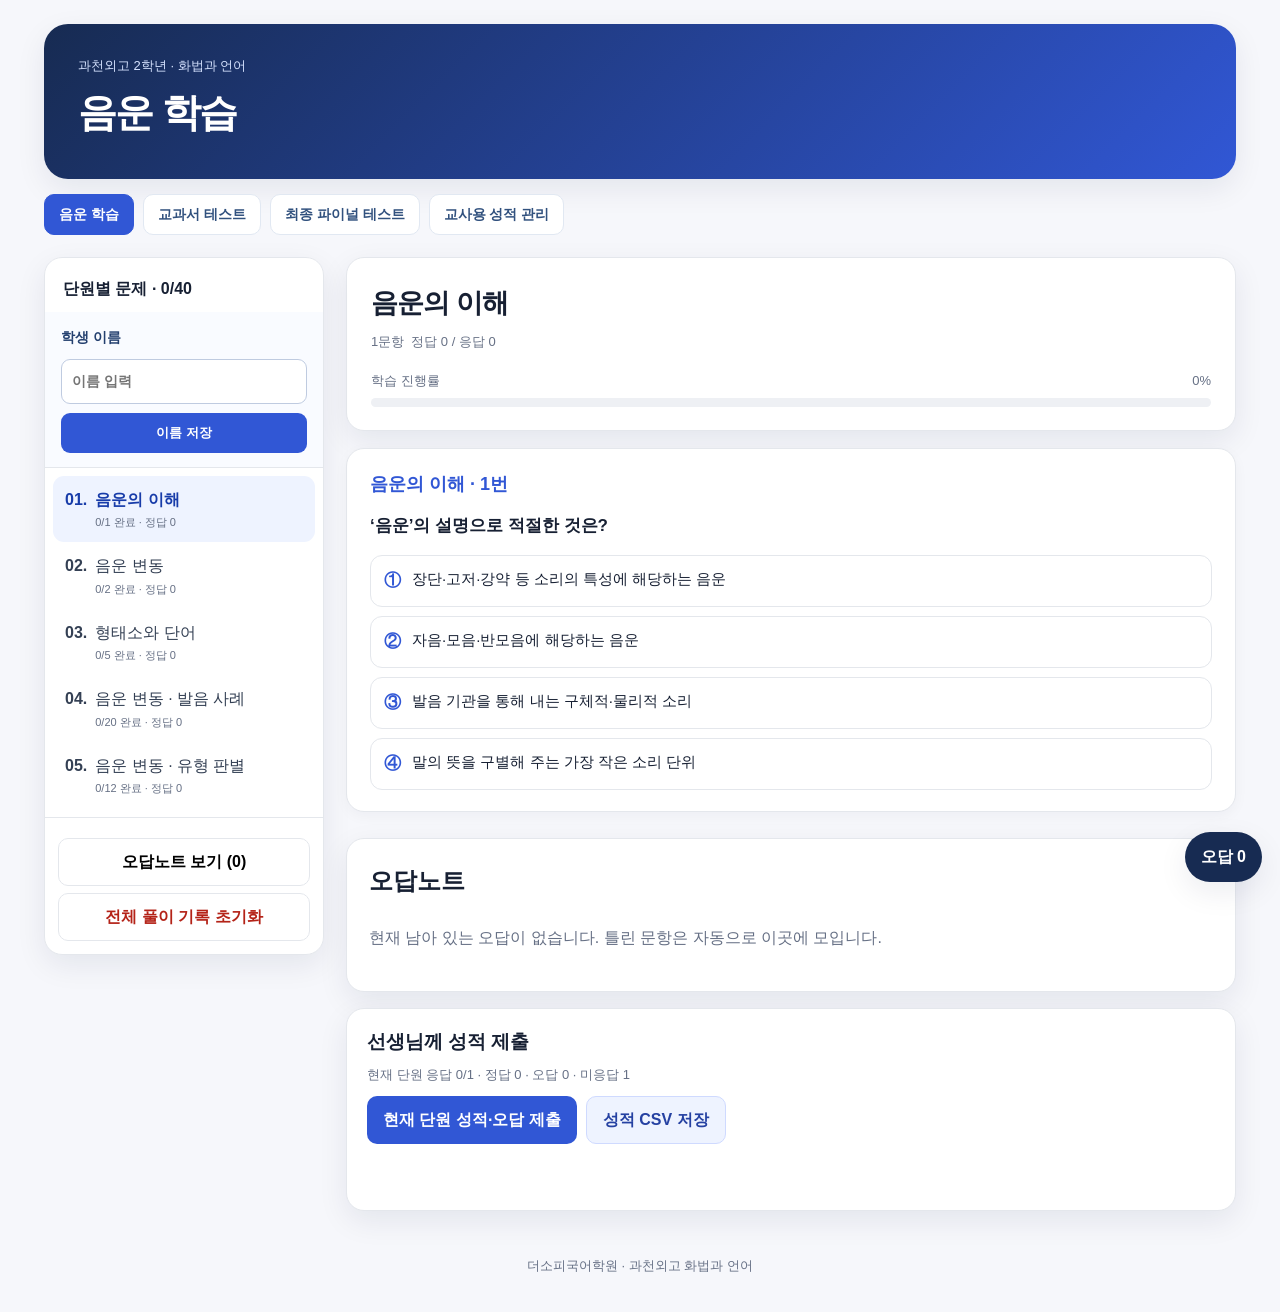
==== commit 58ee2aa8: "교정본 학습 페이지 캐시 버전 6 반영 index.html" ====
--- a/index.html
+++ b/index.html
@@ -1 +1 @@
-<!doctype html><html lang="ko"><head><meta charset="utf-8"><meta name="viewport" content="width=device-width,initial-scale=1"><title>과천외고 | 음운 학습</title><link rel="stylesheet" href="quiz-ui.css?v=5"></head><body data-mode="phonology"><div id="app"><main class="wrap"><div class="panel" style="padding:20px">문항을 불러오는 중입니다…</div></main></div><script src="config.js"></script><script src="data.js"></script><script src="curated_phonology.js"></script><script src="quiz-core.js?v=5"></script></body></html>+<!doctype html><html lang="ko"><head><meta charset="utf-8"><meta name="viewport" content="width=device-width,initial-scale=1"><title>과천외고 | 음운 학습</title><link rel="stylesheet" href="quiz-ui.css?v=6"></head><body data-mode="phonology"><div id="app"><main class="wrap"><div class="panel" style="padding:20px">문항을 불러오는 중입니다…</div></main></div><script src="config.js"></script><script src="data.js?v=6"></script><script src="curated_phonology.js?v=6"></script><script src="quiz-core.js?v=6"></script></body></html>
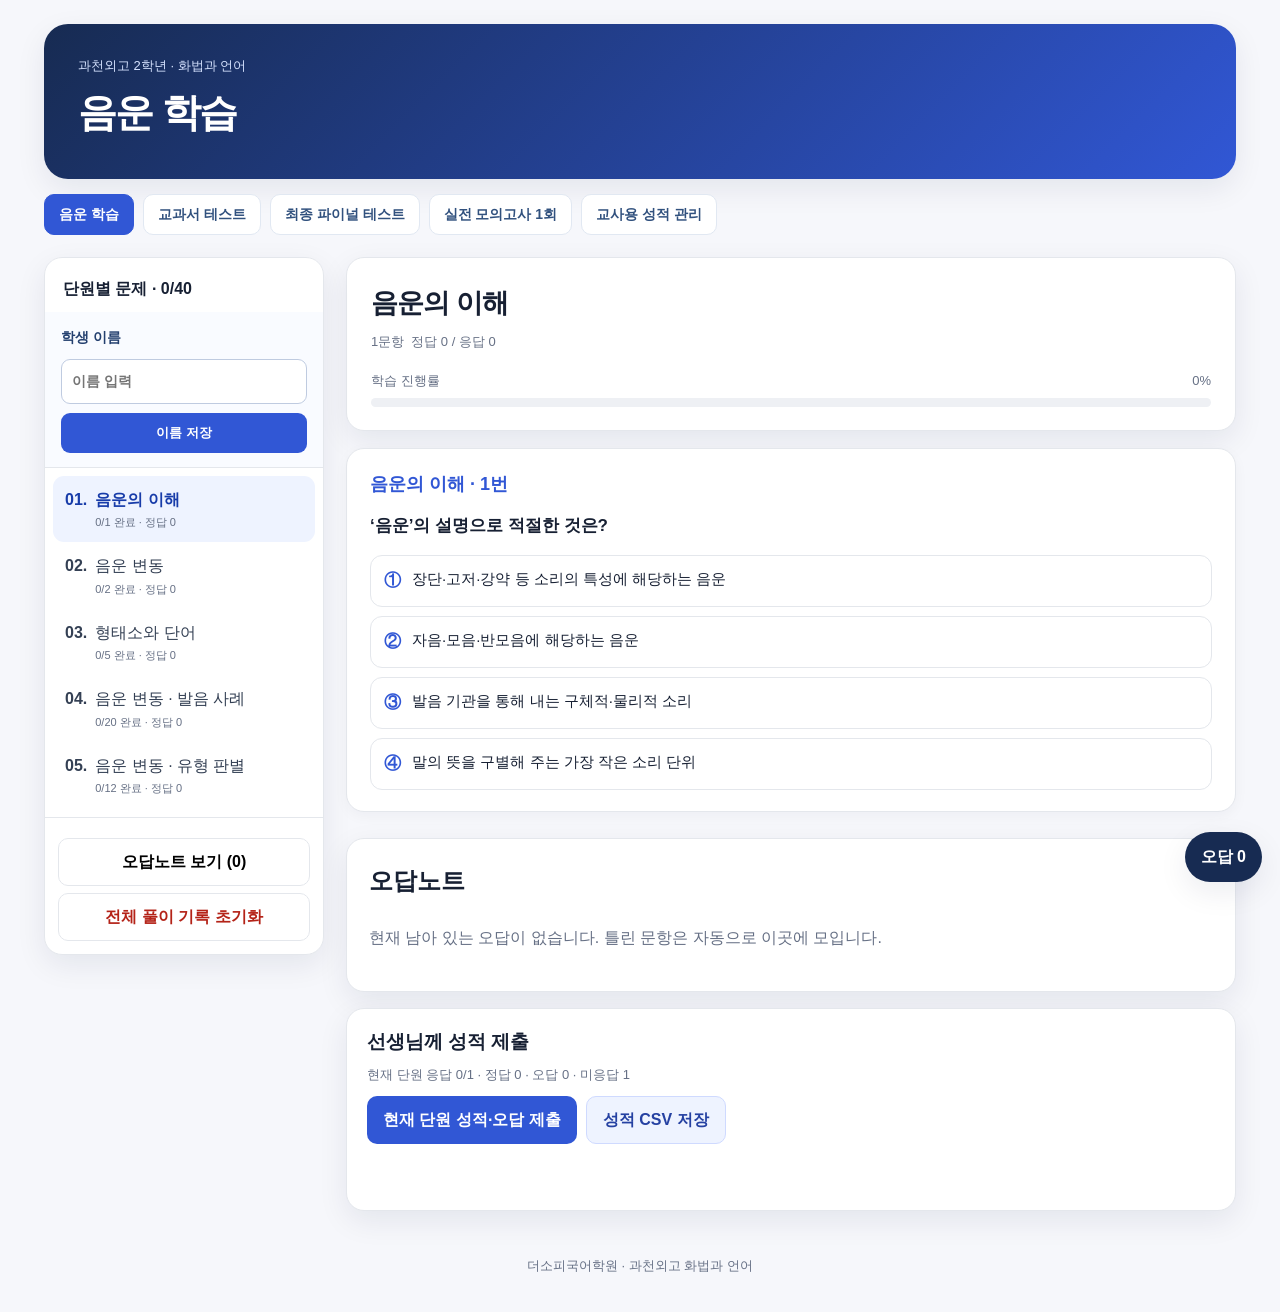
==== commit 28a06b5a: "Show new 30-question mock exam tab in navigation" ====
--- a/index.html
+++ b/index.html
@@ -1 +1 @@
-<!doctype html><html lang="ko"><head><meta charset="utf-8"><meta name="viewport" content="width=device-width,initial-scale=1"><title>과천외고 | 음운 학습</title><link rel="stylesheet" href="quiz-ui.css?v=6"></head><body data-mode="phonology"><div id="app"><main class="wrap"><div class="panel" style="padding:20px">문항을 불러오는 중입니다…</div></main></div><script src="config.js"></script><script src="data.js?v=6"></script><script src="curated_phonology.js?v=6"></script><script src="quiz-core.js?v=6"></script></body></html>+<!doctype html><html lang="ko"><head><meta charset="utf-8"><meta name="viewport" content="width=device-width,initial-scale=1"><title>과천외고 | 음운 학습</title><link rel="stylesheet" href="quiz-ui.css?v=6"></head><body data-mode="phonology"><div id="app"><main class="wrap"><div class="panel" style="padding:20px">문항을 불러오는 중입니다…</div></main></div><script src="config.js"></script><script src="data.js?v=6"></script><script src="curated_phonology.js?v=6"></script><script src="quiz-core.js?v=7"></script></body></html>
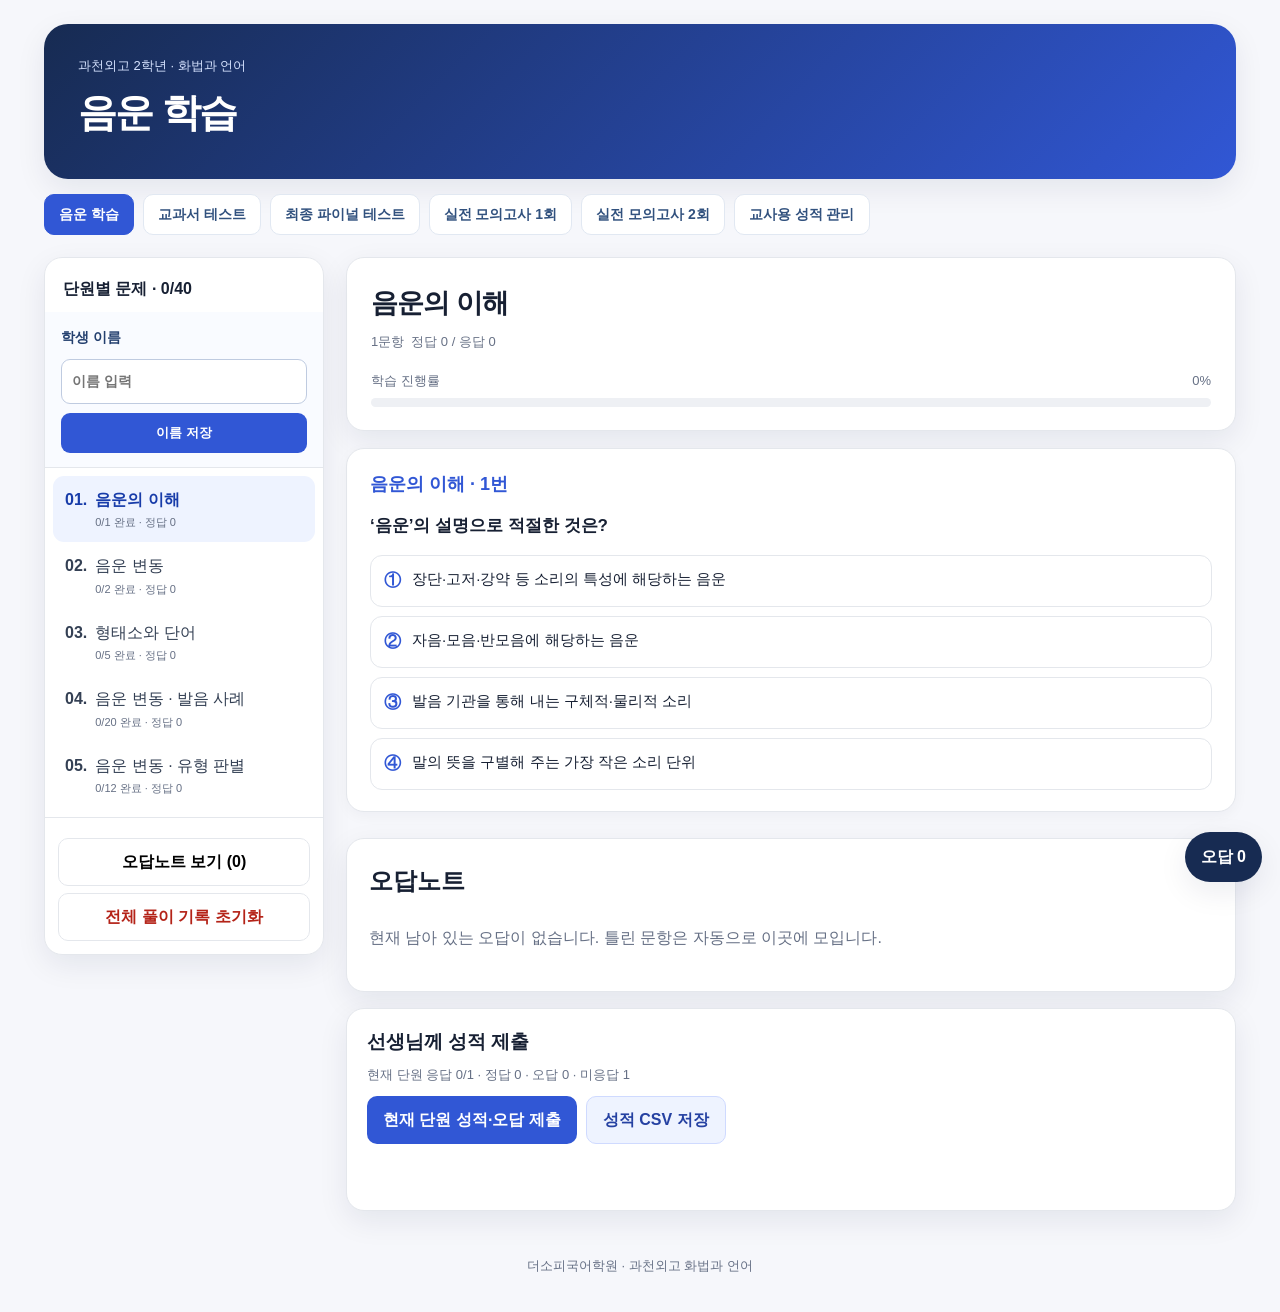
==== commit 7009b513: "Add second mock exam navigation and load updated common exam runtime" ====
--- a/index.html
+++ b/index.html
@@ -1 +1 @@
-<!doctype html><html lang="ko"><head><meta charset="utf-8"><meta name="viewport" content="width=device-width,initial-scale=1"><title>과천외고 | 음운 학습</title><link rel="stylesheet" href="quiz-ui.css?v=6"></head><body data-mode="phonology"><div id="app"><main class="wrap"><div class="panel" style="padding:20px">문항을 불러오는 중입니다…</div></main></div><script src="config.js"></script><script src="data.js?v=6"></script><script src="curated_phonology.js?v=6"></script><script src="quiz-core.js?v=7"></script></body></html>+<!doctype html><html lang="ko"><head><meta charset="utf-8"><meta name="viewport" content="width=device-width,initial-scale=1"><title>과천외고 | 음운 학습</title><link rel="stylesheet" href="quiz-ui.css?v=6"></head><body data-mode="phonology"><div id="app"><main class="wrap"><div class="panel" style="padding:20px">문항을 불러오는 중입니다…</div></main></div><script src="config.js"></script><script src="data.js?v=6"></script><script src="curated_phonology.js?v=6"></script><script src="quiz-core.js?v=11"></script></body></html>
--- a/quiz-ui.css
+++ b/quiz-ui.css
@@ -21,4 +21,13 @@
 .profile-save{background:#3157d5;color:white}
 .profile-edit{background:#eaf0ff;color:#2445a9}
 .profile-display{display:flex;flex-direction:column;gap:1px}.profile-display strong{font-size:17px}.profile-display span{font-size:13px;color:#667085}
-.profile-note{font-size:11px;line-height:1.5;color:#667085;margin:9px 0 0}+.profile-note{font-size:11px;line-height:1.5;color:#667085;margin:9px 0 0}
+/* Advanced mock exam 1: shared source texts */
+.mock-passage{margin:20px 0 15px;padding:25px 27px;border:1px solid #d7deeb;scroll-margin-top:14px}
+.mock-passage-head{font-size:14px;color:#294c8a;font-weight:850;margin-bottom:15px;padding-bottom:12px;border-bottom:1px solid #dce3f0}
+.mock-passage-text{font-family:'Noto Serif KR','Batang','Malgun Gothic',serif;white-space:pre-wrap;line-height:1.94;font-size:15px;letter-spacing:-.018em;color:#242a35;overflow-wrap:anywhere}
+.qcard .stem strong{font-weight:950;text-decoration:underline;text-decoration-thickness:1px;text-underline-offset:3px}
+@media(max-width:600px){.mock-passage{padding:19px 16px}.mock-passage-text{font-size:14px;line-height:1.86}}
+
+.passage-jump{font-size:12px;font-weight:750;color:#3654a1;text-decoration:none;white-space:nowrap;margin-left:auto;padding:5px 8px;border-radius:7px;background:#eff3ff}
+.passage-jump:hover{text-decoration:underline;background:#e0e9ff}
